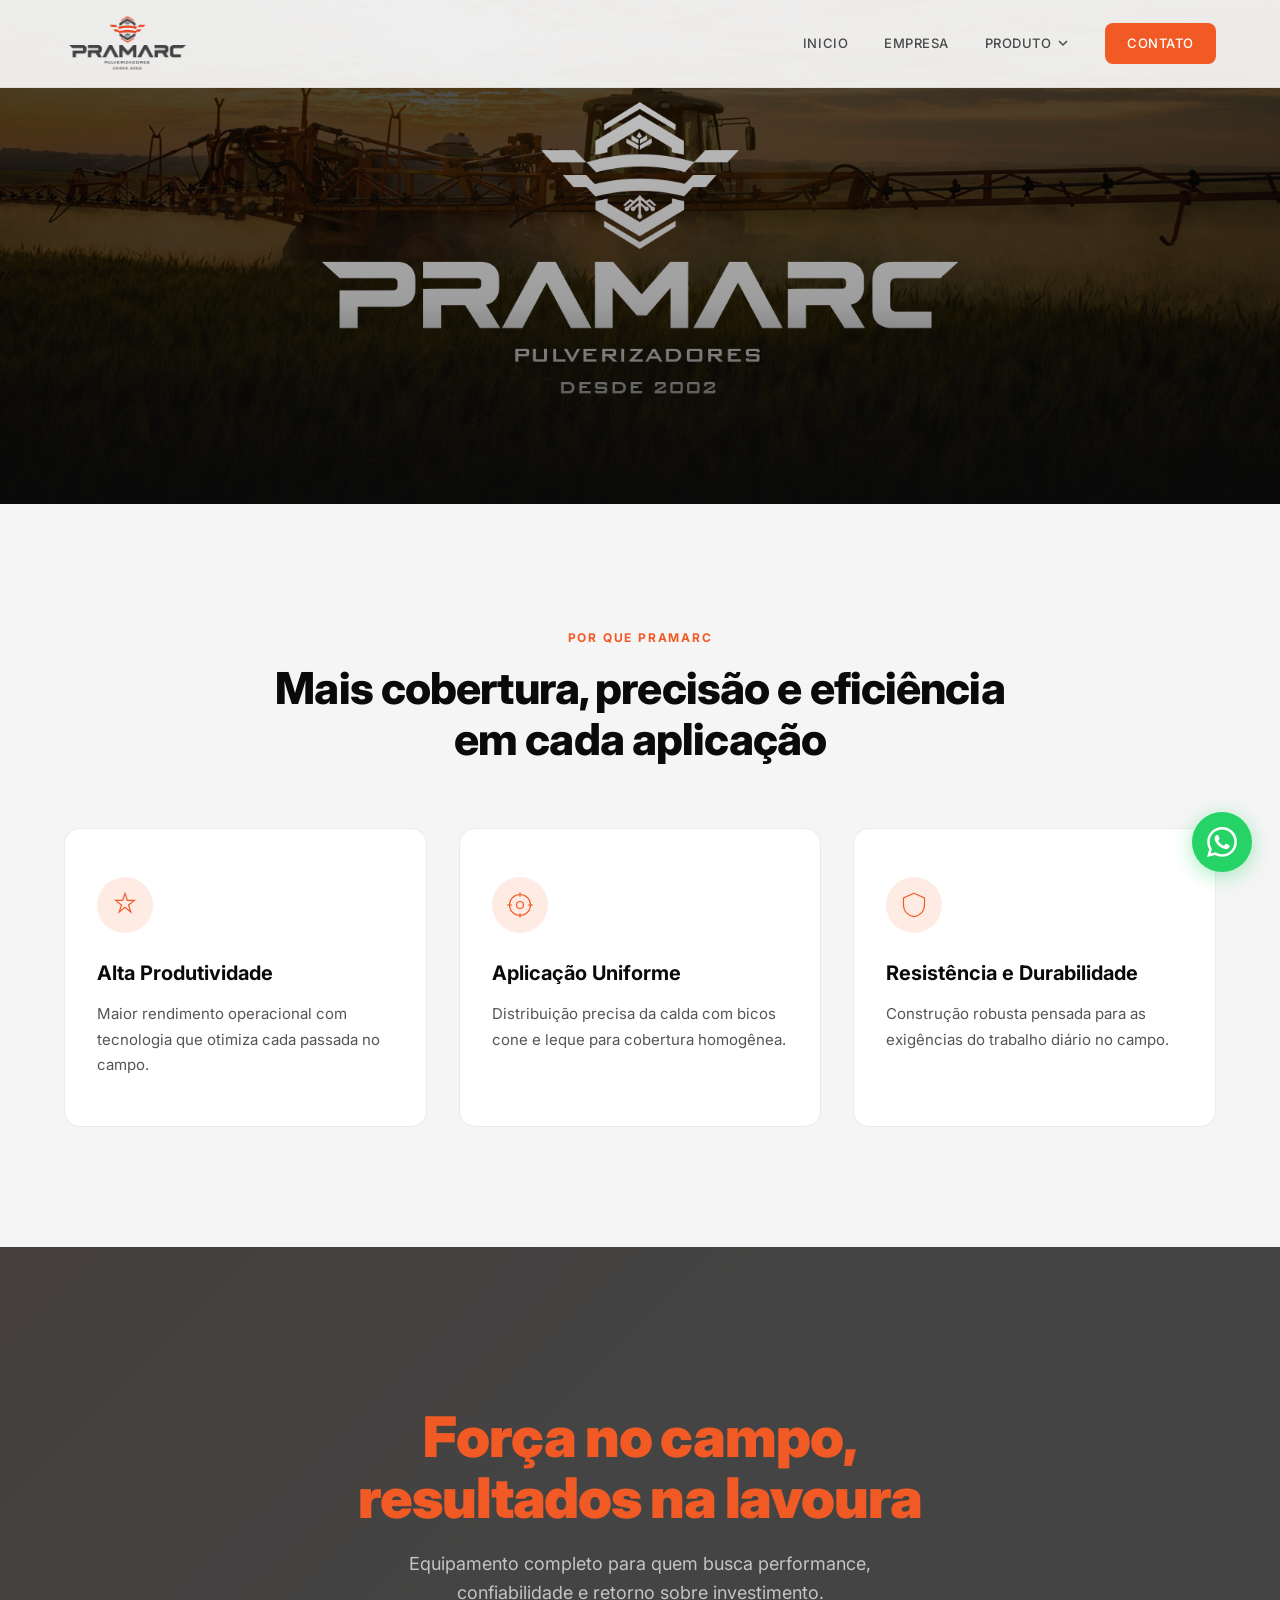
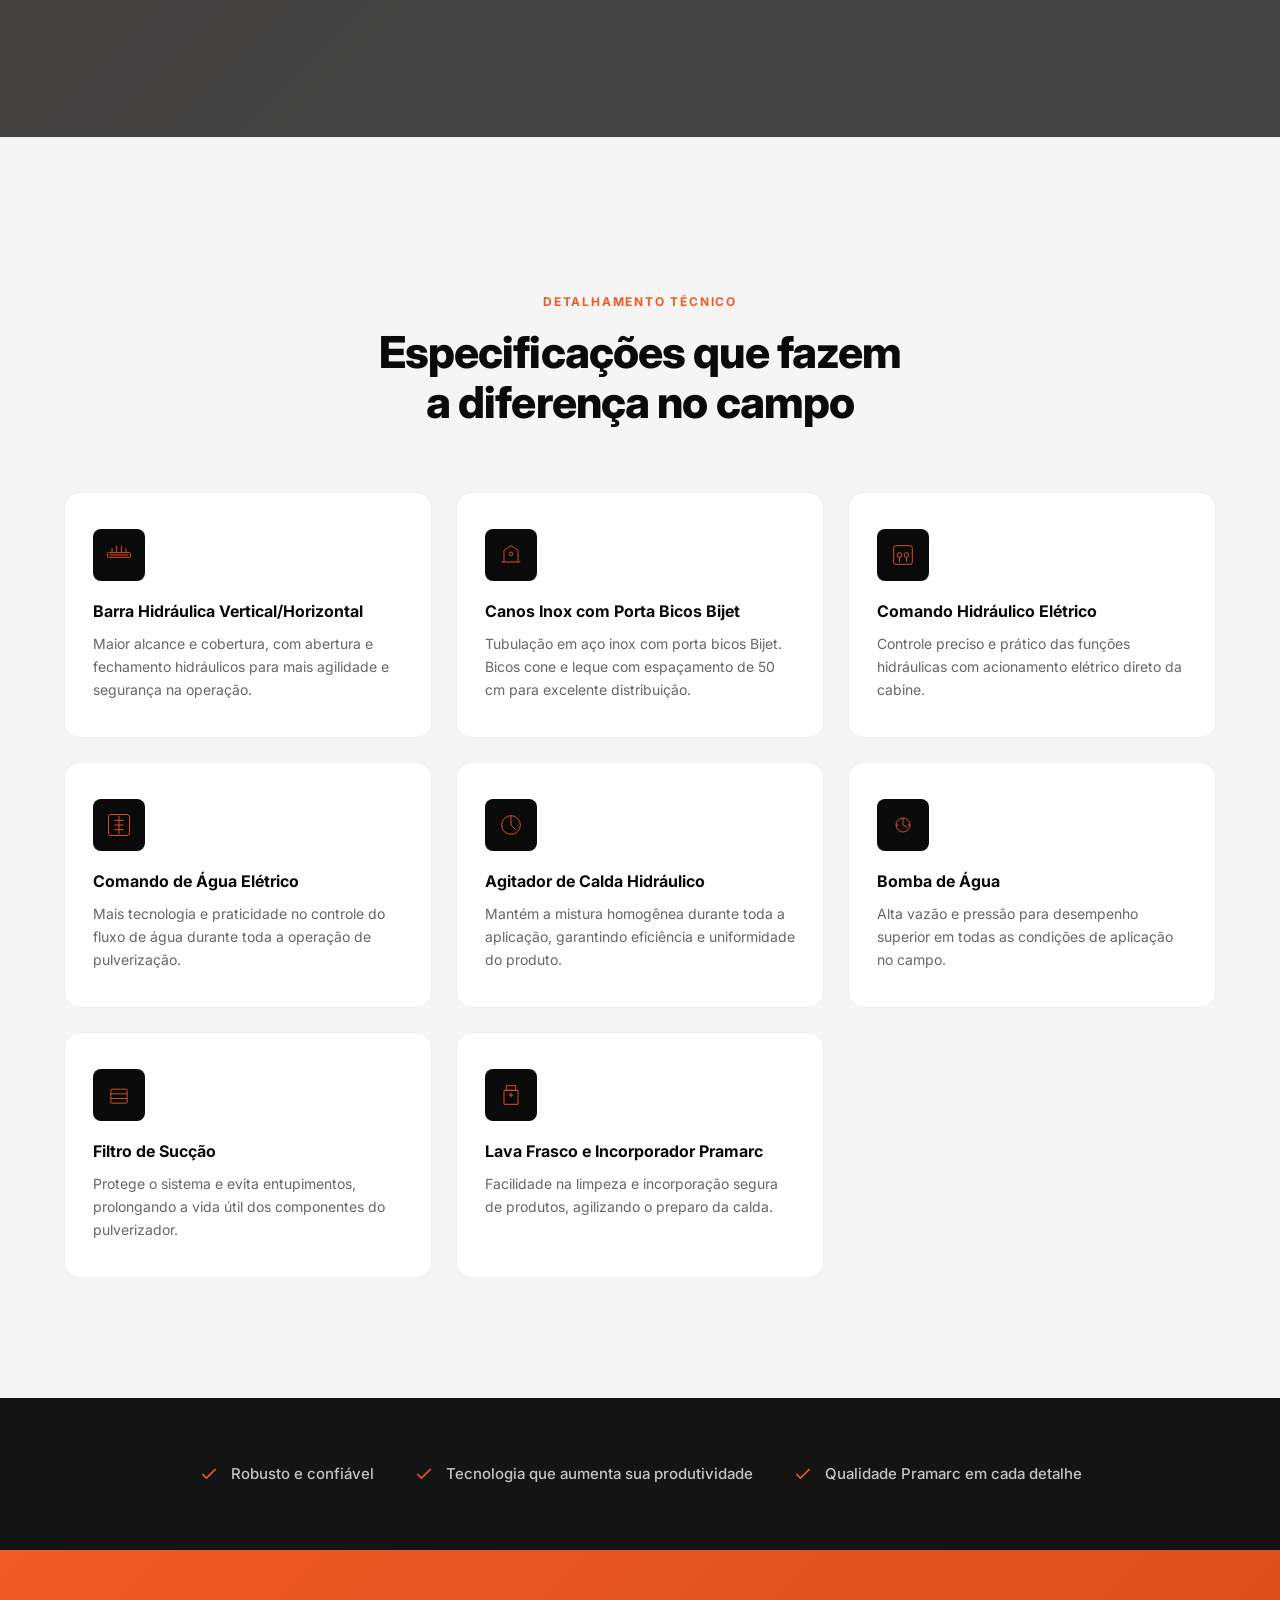
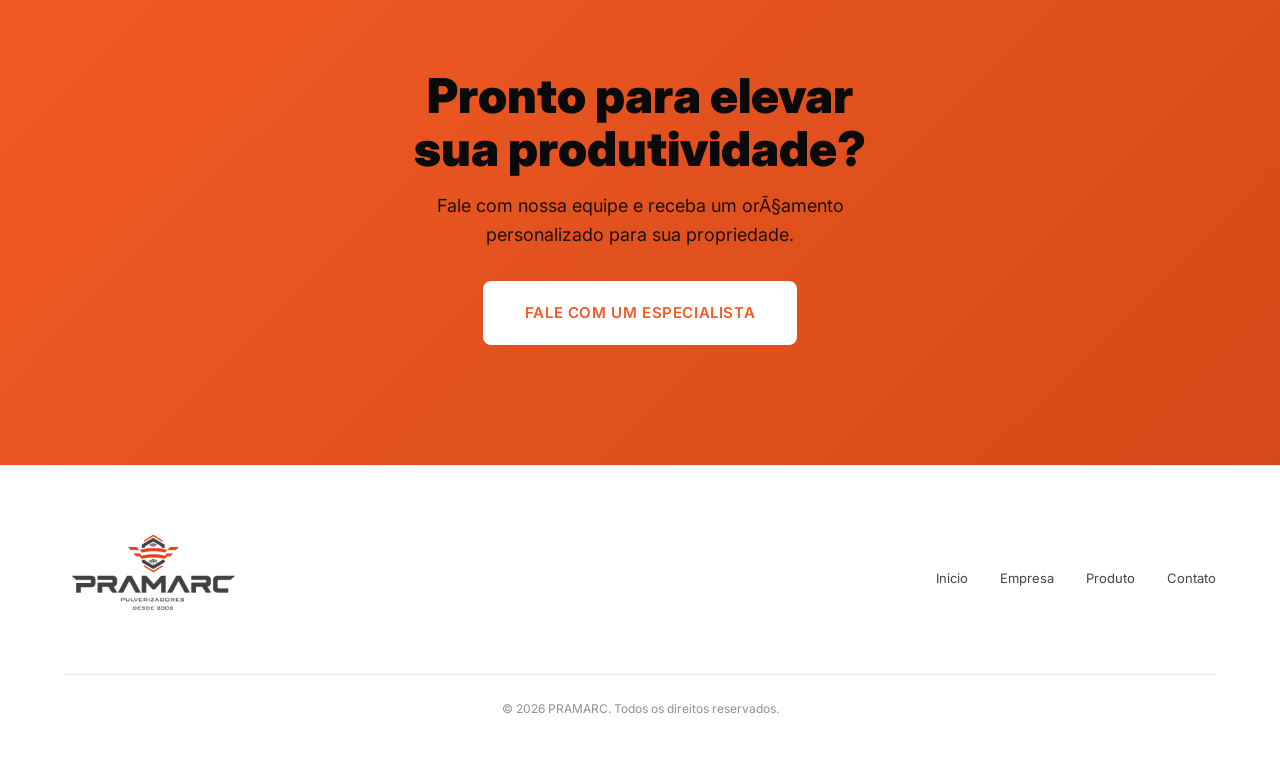
==== index.html @ abafbff4 "inicio do projeto" ====
﻿<!DOCTYPE html>
<html lang="pt-BR">
<head>
  <meta charset="UTF-8">
  <meta http-equiv="Content-Type" content="text/html; charset=UTF-8">
  <meta name="viewport" content="width=device-width, initial-scale=1.0">
  <meta name="description" content="Pulverizador Pramarc 2000 Litros Ã¢Â€Â” tecnologia, desempenho e produtividade para o campo. Barra hidrÃƒÂ¡ulica 19m vertical.">
  <title>PRAMARC | Pulverizador 2000 Litros</title>
  <link rel="preconnect" href="https://fonts.googleapis.com">
  <link rel="preconnect" href="https://fonts.gstatic.com" crossorigin>
  <link href="https://fonts.googleapis.com/css2?family=Inter:wght@300;400;500;600;700;800;900&display=swap" rel="stylesheet">
  <link rel="stylesheet" href="css/style.css">
  <link rel="icon" href="assets/logo.png" type="image/png">
</head>
<body>

  <!-- Header -->
    <div id="site-header" data-page="home"></div>

  <!-- Hero -->
  <section class="hero hero--compact" id="inicio">
    <div class="hero__bg">
      <img src="assets/banner1.png" alt="Pulverizador Pramarc 2000 Litros em campo" class="hero__img">
      <div class="hero__overlay"></div>
    </div>
    <div class="hero__banner-copy" id="heroBannerCopy" aria-live="polite" hidden>
      <p>
        H&aacute; 25 anos <br>
        Levando praticidade, <br>
        seguran&ccedil;a, tecnologia <br>
        e <b>evolu&ccedil;&atilde;o para o campo</b>
      </p>
    </div>
    <!-- <div class="hero__content container">
      <span class="hero__badge">PRAMARC</span>
      <h1 class="hero__title">
        Pulverizador<br>
        <span class="text-accent">Pramarc 2000 Litros</span>
      </h1>
      <p class="hero__subtitle">Tecnologia, desempenho e produtividade para o campo</p>
      <div class="hero__highlight">
        <span class="hero__highlight-label">Destaque</span>
        Barra HidrÃ¡ulica 19m Vertical
      </div>
      <div class="hero__actions">
        <a href="contato.html" class="btn btn--primary">Solicitar OrÃ§amento</a>
        <a href="produto-2000.html" class="btn btn--ghost">Ver EspecificaÃ§Ãµes</a>
      </div>
    </div> -->
    <!-- <div class="hero__scroll">
      <span>Explore</span>
      <div class="hero__scroll-line"></div>
    </div> -->
  </section>

  <!-- Stats -->
  <!-- <section class="stats">
    <div class="container stats__grid">
      <div class="stats__item" data-animate>
        <span class="stats__number" data-count="2000">0</span>
        <span class="stats__unit">Litros</span>
        <span class="stats__label">Capacidade do tanque</span>
      </div>
      <div class="stats__item" data-animate>
        <span class="stats__number" data-count="19">0</span>
        <span class="stats__unit">Metros</span>
        <span class="stats__label">Barra hidrÃ¡ulica vertical</span>
      </div>
      <div class="stats__item" data-animate>
        <span class="stats__number" data-count="24">0</span>
        <span class="stats__unit">Polegadas</span>
        <span class="stats__label">Rodas aro reforÃ§ado</span>
      </div>
      <div class="stats__item" data-animate>
        <span class="stats__number" data-count="50">0</span>
        <span class="stats__unit">cm</span>
        <span class="stats__label">EspaÃ§amento entre bicos</span>
      </div>
    </div>
  </section> -->

  <!-- Value Props -->
  <section class="values" id="destaques">
    <div class="container">
      <div class="section-header" data-animate>
        <span class="section-tag">Por que Pramarc</span>
        <h2 class="section-title">Mais cobertura, precisão e eficiência<br>em cada aplicação</h2>
      </div>
      <div class="values__grid">
        <article class="value-card" data-animate>
          <div class="value-card__icon">
            <svg viewBox="0 0 48 48" fill="none" stroke="currentColor" stroke-width="2"><path d="M24 4l4 12h12l-10 8 4 12-10-8-10 8 4-12-10-8h12z"/></svg>
          </div>
          <h3>Alta Produtividade</h3>
          <p>Maior rendimento operacional com tecnologia que otimiza cada passada no campo.</p>
        </article>
        <article class="value-card" data-animate>
          <div class="value-card__icon">
            <svg viewBox="0 0 48 48" fill="none" stroke="currentColor" stroke-width="2"><circle cx="24" cy="24" r="18"/><circle cx="24" cy="24" r="6"/><line x1="24" y1="2" x2="24" y2="10"/><line x1="24" y1="38" x2="24" y2="46"/><line x1="2" y1="24" x2="10" y2="24"/><line x1="38" y1="24" x2="46" y2="24"/></svg>
          </div>
          <h3>Aplicação Uniforme</h3>
          <p>Distribuição precisa da calda com bicos cone e leque para cobertura homogênea.</p>
        </article>
        <article class="value-card" data-animate>
          <div class="value-card__icon">
            <svg viewBox="0 0 48 48" fill="none" stroke="currentColor" stroke-width="2"><path d="M24 4L6 12v12c0 11 8 18 18 20 10-2 18-9 18-20V12L24 4z"/></svg>
          </div>
          <h3>Resistência e Durabilidade</h3>
          <p>Construção robusta pensada para as exigências do trabalho diário no campo.</p>
        </article>
      </div>
    </div>
  </section>

  <!-- Feature Banner -->
  <section class="feature-banner">
    <div class="feature-banner__bg" data-parallax="0.3"></div>
    <div class="container feature-banner__content" data-animate>
      <h2><span class="text-accent">Força no campo,<br>resultados na lavoura</span></h2>
      <p>Equipamento completo para quem busca performance, confiabilidade e retorno sobre investimento.</p>
    </div>
  </section>

  <!-- Specs -->
  <section class="specs" id="especificacoes">
    <div class="container">
      <div class="section-header" data-animate>
        <span class="section-tag">Detalhamento Técnico</span>
        <h2 class="section-title">Especificações que fazem<br>a diferença no campo</h2>
      </div>
      <div class="specs__grid">

        <article class="spec-card" data-animate>
          <div class="spec-card__icon">
            <svg viewBox="0 0 48 48" fill="none" stroke="currentColor" stroke-width="1.5"><rect x="4" y="20" width="40" height="8" rx="2"/><line x1="8" y1="24" x2="40" y2="24"/><path d="M12 20V12M20 20V8M28 20V8M36 20V12"/></svg>
          </div>
          <h3>Barra Hidráulica Vertical/Horizontal</h3>
          <p>Maior alcance e cobertura, com abertura e fechamento hidráulicos para mais agilidade e segurança na operação.</p>
        </article>

        <article class="spec-card" data-animate>
          <div class="spec-card__icon">
            <svg viewBox="0 0 48 48" fill="none" stroke="currentColor" stroke-width="1.5"><path d="M8 36h32M12 36V16l12-8 12 8v20"/><circle cx="24" cy="22" r="3"/></svg>
          </div>
          <h3>Canos Inox com Porta Bicos Bijet</h3>
          <p>Tubulação em aço inox com porta bicos Bijet. Bicos cone e leque com espaçamento de 50 cm para excelente distribuição.</p>
        </article>

        <article class="spec-card" data-animate>
          <div class="spec-card__icon">
            <svg viewBox="0 0 48 48" fill="none" stroke="currentColor" stroke-width="1.5"><rect x="8" y="8" width="32" height="32" rx="4"/><circle cx="18" cy="24" r="4"/><circle cx="30" cy="24" r="4"/><line x1="18" y1="28" x2="18" y2="36"/><line x1="30" y1="28" x2="30" y2="36"/></svg>
          </div>
          <h3>Comando Hidráulico Elétrico</h3>
          <p>Controle preciso e prático das funções hidráulicas com acionamento elétrico direto da cabine.</p>
        </article>

        <article class="spec-card" data-animate>
          <div class="spec-card__icon">
            <svg viewBox="0 0 48 48" fill="none" stroke="currentColor" stroke-width="1.5"><path d="M24 8v32M16 16h16M16 24h16M16 32h16"/><rect x="6" y="6" width="36" height="36" rx="4"/></svg>
          </div>
          <h3>Comando de Água Elétrico</h3>
          <p>Mais tecnologia e praticidade no controle do fluxo de água durante toda a operação de pulverização.</p>
        </article>

        <article class="spec-card" data-animate>
          <div class="spec-card__icon">
            <svg viewBox="0 0 48 48" fill="none" stroke="currentColor" stroke-width="1.5"><circle cx="24" cy="24" r="16"/><path d="M24 8v16l8 8"/></svg>
          </div>
          <h3>Agitador de Calda Hidráulico</h3>
          <p>Mantém a mistura homogênea durante toda a aplicação, garantindo eficiência e uniformidade do produto.</p>
        </article>

        <article class="spec-card" data-animate>
          <div class="spec-card__icon">
            <svg viewBox="0 0 48 48" fill="none" stroke="currentColor" stroke-width="1.5"><circle cx="24" cy="24" r="12"/><path d="M24 12v12l8 4"/><path d="M12 24h4M32 24h4"/></svg>
          </div>
          <h3>Bomba de Água</h3>
          <p>Alta vazão e pressão para desempenho superior em todas as condições de aplicação no campo.</p>
        </article>

        <article class="spec-card" data-animate>
          <div class="spec-card__icon">
            <svg viewBox="0 0 48 48" fill="none" stroke="currentColor" stroke-width="1.5"><rect x="10" y="14" width="28" height="24" rx="2"/><line x1="10" y1="22" x2="38" y2="22"/><line x1="10" y1="30" x2="38" y2="30"/></svg>
          </div>
          <h3>Filtro de Sucção</h3>
          <p>Protege o sistema e evita entupimentos, prolongando a vida útil dos componentes do pulverizador.</p>
        </article>

        <article class="spec-card" data-animate>
          <div class="spec-card__icon">
            <svg viewBox="0 0 48 48" fill="none" stroke="currentColor" stroke-width="1.5"><path d="M16 8h16v8H16zM12 16h24v24H12z"/><line x1="20" y1="24" x2="28" y2="24"/><line x1="24" y1="20" x2="24" y2="28"/></svg>
          </div>
          <h3>Lava Frasco e Incorporador Pramarc</h3>
          <p>Facilidade na limpeza e incorporação segura de produtos, agilizando o preparo da calda.</p>
        </article>

      </div>
    </div>
  </section>

  <!-- Trust -->
  <section class="trust">
    <div class="container trust__inner" data-animate>
      <div class="trust__item">
        <svg viewBox="0 0 24 24" fill="none" stroke="currentColor" stroke-width="2"><polyline points="20 6 9 17 4 12"/></svg>
        Robusto e confiável
      </div>
      <div class="trust__item">
        <svg viewBox="0 0 24 24" fill="none" stroke="currentColor" stroke-width="2"><polyline points="20 6 9 17 4 12"/></svg>
        Tecnologia que aumenta sua produtividade
      </div>
      <div class="trust__item">
        <svg viewBox="0 0 24 24" fill="none" stroke="currentColor" stroke-width="2"><polyline points="20 6 9 17 4 12"/></svg>
        Qualidade Pramarc em cada detalhe
      </div>
    </div>
  </section>

  <!-- CTA -->
  <section class="cta-section">
    <div class="container cta-section__inner" data-animate>
      <h2>Pronto para elevar<br>sua produtividade?</h2>
      <p>Fale com nossa equipe e receba um orÃ§amento personalizado para sua propriedade.</p>
      <a href="contato.html" class="btn btn--primary btn--lg">Fale com um Especialista</a>
    </div>
  </section>

  <!-- Footer -->
    <div id="site-footer"></div>

  <!-- Floating WhatsApp -->
    <div id="site-whatsapp" data-whatsapp-text="Ola! Tenho interesse no Pulverizador Pramarc 2000 Litros."></div>

  <script src="js/components.js"></script>
  <script src="js/main.js"></script>
</body>
</html>
---- css/style.css ----
/* =============================================
   PRAMARC — Modern Product Site
   ============================================= */

:root {
  --orange: #F15A24;
  --orange-dark: #D44A18;
  --orange-glow: rgba(241, 90, 36, 0.25);
  --black: #0A0A0A;
  --dark: #141414;
  --dark-2: #1E1E1E;
  --grey: #888;
  --grey-light: #C4C4C4;
  --white: #FFFFFF;
  --off-white: #F5F5F5;

  --font: 'Inter', -apple-system, BlinkMacSystemFont, sans-serif;
  --header-h: 88px;
  --radius: 8px;
  --radius-lg: 16px;
  --transition: 0.35s cubic-bezier(0.4, 0, 0.2, 1);
  --container: 1200px;
}

*, *::before, *::after {
  box-sizing: border-box;
  margin: 0;
  padding: 0;
}

html {
  scroll-behavior: smooth;
  font-size: 16px;
}

body {
  font-family: var(--font);
  background: var(--off-white);
  color: var(--black);
  line-height: 1.6;
  overflow-x: hidden;
  -webkit-font-smoothing: antialiased;
}

img {
  max-width: 100%;
  display: block;
}

a {
  color: inherit;
  text-decoration: none;
}

.container {
  width: 100%;
  max-width: var(--container);
  margin: 0 auto;
  padding: 0 24px;
}

.text-accent {
  color: var(--orange);
}

/* ---- Buttons ---- */
.btn {
  display: inline-flex;
  align-items: center;
  justify-content: center;
  gap: 8px;
  padding: 14px 32px;
  font-family: var(--font);
  font-size: 0.875rem;
  font-weight: 600;
  letter-spacing: 0.04em;
  text-transform: uppercase;
  border: 2px solid transparent;
  border-radius: var(--radius);
  cursor: pointer;
  transition: var(--transition);
}
.btn--primary {
  background: var(--orange);
  color: var(--white);
  border-color: var(--orange);
}

.btn--primary:hover {
  background: var(--orange-dark);
  border-color: var(--orange-dark);
  transform: translateY(-2px);
  box-shadow: 0 8px 30px var(--orange-glow);
}

.btn--ghost {
  background: transparent;
  color: var(--white);
  border-color: rgba(255, 255, 255, 0.4);
}

.btn--ghost:hover {
  border-color: var(--white);
  background: rgba(255, 255, 255, 0.08);
}

.btn--lg {
  padding: 18px 40px;
  font-size: 0.9375rem;
}

.btn--full {
  width: 100%;
}

/* ---- Section Headers ---- */
.section-tag {
  display: inline-block;
  font-size: 0.75rem;
  font-weight: 700;
  letter-spacing: 0.15em;
  text-transform: uppercase;
  color: var(--orange);
  margin-bottom: 16px;
}

.section-title {
  font-size: clamp(1.75rem, 4vw, 2.75rem);
  font-weight: 800;
  line-height: 1.15;
  letter-spacing: -0.02em;
}

.section-header {
  text-align: center;
  margin-bottom: 64px;
}

/* ---- Header ---- */
.header {
  position: fixed;
  top: 0;
  left: 0;
  right: 0;
  z-index: 1000;
  height: var(--header-h);
  background: rgba(255, 255, 255, 0.9);
  border-bottom: 1px solid rgba(10, 10, 10, 0.06);
  transition: var(--transition);
}

.header--scrolled {
  background: rgba(255, 255, 255, 0.96);
  backdrop-filter: blur(20px);
  -webkit-backdrop-filter: blur(20px);
  border-bottom: 1px solid rgba(10, 10, 10, 0.08);
}

.header__inner {
  display: flex;
  align-items: center;
  justify-content: space-between;
  height: 100%;
}

.header__logo {
  display: flex;
  align-items: center;
  flex-shrink: 0;
  z-index: 1;
}

.header__logo img {
  height: 64px;
  width: auto;
  max-width: 200px;
  object-fit: contain;
  filter: none;
  transition: transform var(--transition), opacity var(--transition);
}

.header__logo:hover img {
  transform: scale(1.03);
  opacity: 0.95;
}

.header__nav {
  display: flex;
  align-items: center;
  gap: 36px;
}

.header__nav a {
  font-size: 0.8125rem;
  font-weight: 500;
  letter-spacing: 0.04em;
  text-transform: uppercase;
  color: rgba(10, 10, 10, 0.72);
  transition: color var(--transition);
  position: relative;
}

.header__nav a::after {
  content: '';
  position: absolute;
  bottom: -4px;
  left: 0;
  width: 0;
  height: 2px;
  background: var(--orange);
  transition: width var(--transition);
}

.header__nav a:hover {
  color: var(--black);
}

.header__nav a:hover::after {
  width: 100%;
}

.header__cta {
  padding: 10px 22px !important;
  background: var(--orange) !important;
  color: var(--white) !important;
  border-radius: var(--radius);
}

.header__cta::after {
  display: none !important;
}

.header__cta:hover {
  background: var(--orange-dark) !important;
}

.header__dropdown {
  position: relative;
}

.header__dropdown-toggle {
  display: flex;
  align-items: center;
  gap: 6px;
  font-size: 0.8125rem;
  font-weight: 500;
  letter-spacing: 0.04em;
  text-transform: uppercase;
  color: rgba(10, 10, 10, 0.72);
  background: none;
  border: none;
  cursor: pointer;
  padding: 0;
  font-family: inherit;
  transition: color var(--transition);
}

.header__dropdown-toggle:hover,
.header__dropdown.open .header__dropdown-toggle {
  color: var(--black);
}

.header__dropdown-icon {
  width: 12px;
  height: 12px;
  transition: transform var(--transition);
}

.header__dropdown.open .header__dropdown-icon {
  transform: rotate(180deg);
}

.header__dropdown-menu {
  position: absolute;
  top: calc(100% + 16px);
  left: 50%;
  transform: translateX(-50%) translateY(8px);
  min-width: 180px;
  list-style: none;
  margin: 0;
  padding: 8px;
  background: rgba(255, 255, 255, 0.98);
  border: 1px solid rgba(10, 10, 10, 0.08);
  border-radius: var(--radius);
  box-shadow: 0 16px 48px rgba(0, 0, 0, 0.15);
  opacity: 0;
  visibility: hidden;
  transition: opacity var(--transition), transform var(--transition), visibility var(--transition);
  z-index: 200;
}

.header__dropdown:hover .header__dropdown-menu,
.header__dropdown.open .header__dropdown-menu {
  opacity: 1;
  visibility: visible;
  transform: translateX(-50%) translateY(0);
}

.header__dropdown-menu a {
  display: block;
  padding: 10px 14px;
  font-size: 0.8125rem;
  font-weight: 500;
  letter-spacing: 0.02em;
  text-transform: none;
  color: rgba(10, 10, 10, 0.75);
  border-radius: calc(var(--radius) - 2px);
  transition: background var(--transition), color var(--transition);
}

.header__dropdown-menu a::after {
  display: none;
}

.header__dropdown-menu a:hover,
.header__dropdown-menu a.is-active {
  background: rgba(241, 90, 36, 0.12);
  color: var(--black);
}

.header__menu-btn {
  display: none;
  flex-direction: column;
  gap: 5px;
  background: none;
  border: none;
  cursor: pointer;
  padding: 8px;
}

.header__menu-btn span {
  display: block;
  width: 24px;
  height: 2px;
  background: var(--black);
  transition: var(--transition);
}

.header__menu-btn.active span:nth-child(1) {
  transform: rotate(45deg) translate(5px, 5px);
}

.header__menu-btn.active span:nth-child(2) {
  opacity: 0;
}

.header__menu-btn.active span:nth-child(3) {
  transform: rotate(-45deg) translate(5px, -5px);
}

/* ---- Hero ---- */
.hero {
  position: relative;
  min-height: 100vh;
  display: flex;
  align-items: flex-end;
  padding-bottom: 80px;
  overflow: hidden;
}

.hero--compact {
  min-height: 56vh;
  max-height: 560px;
}

.hero__bg {
  position: absolute;
  inset: 0;
  z-index: 0;
}

.hero__img {
  width: 100%;
  height: 100%;
  object-fit: cover;
  object-position: center 30%;
  transform: scale(1.05);
  transition: transform 0.1s linear;
}

.hero__overlay {
  position: absolute;
  inset: 0;
  background: linear-gradient(
    to top,
    rgba(10, 10, 10, 0.95) 0%,
    rgba(10, 10, 10, 0.4) 40%,
    rgba(10, 10, 10, 0.2) 100%
  );
}

.hero__banner-copy {
  position: absolute;
  left: 8%;
  bottom: 14%;
  z-index: 2;
  max-width: 520px;
  padding: 24px 28px;
  background: rgba(10, 10, 10, 0.5);
  border-left: 4px solid var(--orange);
  border-radius: var(--radius);
  backdrop-filter: blur(3px);
}

.hero__banner-copy p {
  margin: 0;
  font-size: clamp(1.5rem, 3.2vw, 2.5rem);
  font-weight: 600;
  line-height: 1.2;
  color: var(--white);
  letter-spacing: -0.01em;
  text-shadow: 0 2px 14px rgba(0, 0, 0, 0.45);
}

.hero__banner-copy b {
  color: var(--orange);
}

.hero__content {
  position: relative;
  z-index: 1;
  padding-top: calc(var(--header-h) + 40px);
}

.hero__badge {
  display: inline-block;
  font-size: 0.6875rem;
  font-weight: 700;
  letter-spacing: 0.2em;
  text-transform: uppercase;
  color: var(--orange);
  margin-bottom: 20px;
}

.hero__title {
  font-size: clamp(2.5rem, 7vw, 5rem);
  font-weight: 900;
  line-height: 1.05;
  letter-spacing: -0.03em;
  margin-bottom: 20px;
}

.hero__subtitle {
  font-size: clamp(1rem, 2vw, 1.25rem);
  font-weight: 300;
  color: rgba(255, 255, 255, 0.75);
  max-width: 520px;
  margin-bottom: 32px;
}

.hero__highlight {
  display: inline-flex;
  align-items: center;
  gap: 12px;
  background: var(--dark-2);
  padding: 12px 24px;
  border-radius: var(--radius);
  border-left: 4px solid var(--orange);
  font-size: 0.9375rem;
  font-weight: 600;
  margin-bottom: 40px;
  transform: skewX(-3deg);
}

.hero__highlight-label {
  font-size: 0.6875rem;
  font-weight: 700;
  letter-spacing: 0.1em;
  text-transform: uppercase;
  color: var(--orange);
}

.hero__actions {
  display: flex;
  flex-wrap: wrap;
  gap: 16px;
}

.hero__scroll {
  position: absolute;
  bottom: 32px;
  left: 50%;
  transform: translateX(-50%);
  z-index: 1;
  display: flex;
  flex-direction: column;
  align-items: center;
  gap: 8px;
  font-size: 0.6875rem;
  font-weight: 600;
  letter-spacing: 0.15em;
  text-transform: uppercase;
  color: rgba(255, 255, 255, 0.4);
}

.hero__scroll-line {
  width: 1px;
  height: 40px;
  background: linear-gradient(to bottom, var(--orange), transparent);
  animation: scrollPulse 2s ease-in-out infinite;
}

@keyframes scrollPulse {
  0%, 100% { opacity: 0.3; transform: scaleY(0.6); }
  50% { opacity: 1; transform: scaleY(1); }
}

/* ---- Stats ---- */
.stats {
  background: var(--dark);
  border-top: 1px solid rgba(255, 255, 255, 0.06);
  border-bottom: 1px solid rgba(255, 255, 255, 0.06);
  padding: 64px 0;
}

.stats__grid {
  display: grid;
  grid-template-columns: repeat(4, 1fr);
  gap: 32px;
  text-align: center;
}

.stats__item {
  padding: 24px 16px;
}

.stats__number {
  display: block;
  font-size: clamp(2.5rem, 5vw, 3.5rem);
  font-weight: 900;
  color: var(--orange);
  line-height: 1;
  letter-spacing: -0.03em;
}

.stats__unit {
  display: block;
  font-size: 0.875rem;
  font-weight: 600;
  color: var(--white);
  margin-top: 4px;
}

.stats__label {
  display: block;
  font-size: 0.8125rem;
  color: var(--grey);
  margin-top: 8px;
}

/* ---- Values ---- */
.values {
  padding: 120px 0;
  background: var(--off-white);
}

.values__grid {
  display: grid;
  grid-template-columns: repeat(3, 1fr);
  gap: 32px;
}

.value-card {
  padding: 48px 32px;
  background: var(--white);
  border: 1px solid rgba(10, 10, 10, 0.08);
  border-radius: var(--radius-lg);
  transition: var(--transition);
}

.value-card:hover {
  border-color: var(--orange);
  transform: translateY(-6px);
  box-shadow: 0 20px 60px rgba(0, 0, 0, 0.14);
}

.value-card__icon {
  width: 56px;
  height: 56px;
  display: flex;
  align-items: center;
  justify-content: center;
  background: rgba(241, 90, 36, 0.12);
  border-radius: 50%;
  color: var(--orange);
  margin-bottom: 24px;
}

.value-card__icon svg {
  width: 28px;
  height: 28px;
}

.value-card h3 {
  font-size: 1.25rem;
  font-weight: 700;
  margin-bottom: 12px;
}

.value-card p {
  font-size: 0.9375rem;
  color: #555;
  line-height: 1.7;
}

/* ---- Feature Banner ---- */
.feature-banner {
  position: relative;
  padding: 160px 0;
  overflow: hidden;
}

.feature-banner__bg {
  position: absolute;
  inset: 0;
  background:
    linear-gradient(135deg, rgba(241, 90, 36, 0.15) 0%, transparent 50%),
    url('https://images.unsplash.com/photo-1625246333195-78d9c38ad449?w=1920&q=80') center/cover no-repeat;
}

.feature-banner__bg::after {
  content: '';
  position: absolute;
  inset: 0;
  background: rgba(10, 10, 10, 0.75);
}

.feature-banner__content {
  position: relative;
  z-index: 1;
  text-align: center;
}

.feature-banner__content h2 {
  font-size: clamp(2rem, 5vw, 3.5rem);
  font-weight: 900;
  line-height: 1.1;
  letter-spacing: -0.02em;
  margin-bottom: 20px;
}

.feature-banner__content p {
  font-size: 1.125rem;
  color: var(--grey-light);
  max-width: 560px;
  margin: 0 auto;
}

/* ---- Product Page ---- */
.product-hero {
  padding: 140px 0 80px;
  background: var(--black);
}

.product-hero__grid {
  display: grid;
  grid-template-columns: 1.1fr 1fr;
  gap: 64px;
  align-items: center;
}

.product-hero__image {
  position: relative;
  border-radius: var(--radius-lg);
  overflow: hidden;
  margin: 0;
}

.product-hero__image img {
  width: 100%;
  height: auto;
  display: block;
  aspect-ratio: 4/3;
  object-fit: cover;
}

.product-hero__image figcaption {
  position: absolute;
  bottom: 0;
  left: 0;
  right: 0;
  padding: 20px 24px;
  background: linear-gradient(to top, rgba(0,0,0,0.85), transparent);
  font-size: 0.875rem;
  font-weight: 600;
}

.product-hero__desc {
  color: var(--grey);
  margin: 16px 0 32px;
  line-height: 1.7;
  max-width: 480px;
}

.product-hero__highlights {
  list-style: none;
  display: flex;
  flex-direction: column;
  gap: 12px;
  margin-bottom: 32px;
}

.product-hero__highlights li {
  font-size: 0.9375rem;
  color: var(--grey-light);
  padding-left: 20px;
  position: relative;
}

.product-hero__highlights li::before {
  content: '';
  position: absolute;
  left: 0;
  top: 50%;
  transform: translateY(-50%);
  width: 8px;
  height: 8px;
  background: var(--orange);
  border-radius: 50%;
}

.product-hero__highlights strong {
  color: var(--white);
  font-weight: 700;
}

.product-hero--cover {
  position: relative;
  overflow: hidden;
  min-height: 440px;
  border-bottom: 1px solid rgba(255, 255, 255, 0.1);
}

.product-hero--cover::before {
  content: '';
  position: absolute;
  inset: 0;
  background: url('../assets/600lts/Pulverizador_600_litros.png') center/cover no-repeat;
}

.product-hero--cover::after {
  content: '';
  position: absolute;
  inset: 0;
  background: linear-gradient(90deg, rgba(10, 10, 10, 0.75) 0%, rgba(10, 10, 10, 0.25) 60%, rgba(10, 10, 10, 0.45) 100%);
}

.product-hero--cover__inner {
  position: relative;
  z-index: 1;
  min-height: 440px;
  display: flex;
  align-items: flex-end;
  justify-content: space-between;
  gap: 28px;
}

.product-hero--cover__content {
  max-width: 680px;
  margin-bottom: 8px;
}

.product-hero--cover__content .section-title {
  color: var(--white);
  margin-bottom: 14px;
}

.product-hero--cover__content .product-hero__desc {
  color: rgba(255, 255, 255, 0.9);
  max-width: 640px;
  margin: 0 0 24px;
}

.product-hero--cover__cta {
  margin-bottom: 8px;
  flex-shrink: 0;
}

/* ---- Specs ---- */
.specs {
  padding: 120px 0;
  background: var(--off-white);
  color: var(--black);
}

.specs .section-tag {
  color: var(--orange);
}

.specs__grid {
  display: grid;
  grid-template-columns: repeat(3, 1fr);
  gap: 24px;
}

.spec-card {
  padding: 36px 28px;
  background: var(--white);
  border: 1px solid rgba(0, 0, 0, 0.06);
  border-radius: var(--radius-lg);
  transition: var(--transition);
  cursor: default;
}

.spec-card:hover {
  transform: translateY(-4px);
  box-shadow: 0 16px 48px rgba(0, 0, 0, 0.1);
  border-color: var(--orange);
}

.spec-card__icon {
  width: 52px;
  height: 52px;
  display: flex;
  align-items: center;
  justify-content: center;
  background: var(--black);
  border-radius: var(--radius);
  color: var(--orange);
  margin-bottom: 20px;
  transition: var(--transition);
}

.spec-card:hover .spec-card__icon {
  background: var(--orange);
  color: var(--white);
}

.spec-card__icon svg {
  width: 28px;
  height: 28px;
}

.spec-card h3 {
  font-size: 1rem;
  font-weight: 700;
  margin-bottom: 10px;
  line-height: 1.3;
}

.spec-card p {
  font-size: 0.875rem;
  color: #666;
  line-height: 1.65;
}

/* ---- Trust ---- */
.trust {
  padding: 64px 0;
  background: var(--dark);
}

.trust__inner {
  display: flex;
  justify-content: center;
  flex-wrap: wrap;
  gap: 40px;
}

.trust__item {
  display: flex;
  align-items: center;
  gap: 12px;
  font-size: 0.9375rem;
  font-weight: 500;
  color: var(--grey-light);
}

.trust__item svg {
  width: 20px;
  height: 20px;
  color: var(--orange);
  flex-shrink: 0;
}

/* ---- Gallery ---- */
.gallery {
  padding: 120px 0;
  background: var(--black);
}

.gallery__grid {
  display: grid;
  grid-template-columns: repeat(3, 1fr);
  grid-template-rows: auto auto;
  gap: 16px;
}

.gallery__item {
  position: relative;
  border-radius: var(--radius-lg);
  overflow: hidden;
  aspect-ratio: 4/3;
}

.gallery__item--large {
  grid-column: 1 / 3;
  grid-row: 1 / 3;
  aspect-ratio: auto;
}

.gallery__item img {
  width: 100%;
  height: 100%;
  object-fit: cover;
  transition: transform 0.6s ease;
}

.gallery__item:hover img {
  transform: scale(1.05);
}

.gallery__item figcaption {
  position: absolute;
  bottom: 0;
  left: 0;
  right: 0;
  padding: 20px 24px;
  background: linear-gradient(to top, rgba(0,0,0,0.8), transparent);
  font-size: 0.875rem;
  font-weight: 600;
}

.gallery__placeholder {
  width: 100%;
  height: 100%;
  display: flex;
  flex-direction: column;
  align-items: center;
  justify-content: center;
  background: linear-gradient(135deg, var(--dark-2), var(--dark));
  border: 1px solid rgba(255, 255, 255, 0.08);
  text-align: center;
  padding: 24px;
  transition: var(--transition);
}

.gallery__placeholder--dark {
  background: linear-gradient(135deg, #1a1008, var(--dark));
  border-color: rgba(241, 90, 36, 0.2);
}

.gallery__item:hover .gallery__placeholder {
  border-color: var(--orange);
}

.gallery__placeholder span {
  font-size: 1.125rem;
  font-weight: 700;
  color: var(--orange);
  margin-bottom: 8px;
}

.gallery__placeholder p {
  font-size: 0.8125rem;
  color: var(--grey);
}

.gallery__note {
  text-align: center;
  margin-top: 32px;
  font-size: 0.8125rem;
  color: var(--grey);
  font-style: italic;
}

/* ---- CTA Section ---- */
.cta-section {
  padding: 120px 0;
  background: linear-gradient(135deg, var(--orange) 0%, var(--orange-dark) 100%);
}

.cta-section__inner {
  text-align: center;
}

.cta-section__inner h2 {
  font-size: clamp(2rem, 4vw, 3rem);
  font-weight: 900;
  line-height: 1.1;
  margin-bottom: 16px;
}

.cta-section__inner p {
  font-size: 1.125rem;
  opacity: 0.9;
  margin-bottom: 32px;
  max-width: 480px;
  margin-left: auto;
  margin-right: auto;
}

.cta-section .btn--primary {
  background: var(--white);
  color: var(--orange);
  border-color: var(--white);
}

.cta-section .btn--primary:hover {
  background: var(--black);
  color: var(--white);
  border-color: var(--black);
  box-shadow: 0 8px 30px rgba(0, 0, 0, 0.3);
}

.cta-section--compact {
  padding: 72px 0;
}

.cta-section--compact .cta-section__inner h2 {
  font-size: clamp(1.65rem, 3vw, 2.3rem);
  margin-bottom: 12px;
}

.cta-section--compact .cta-section__inner p {
  font-size: 1rem;
  margin-bottom: 24px;
}

/* ---- Product Carousel ---- */
.product-carousel {
  padding: 88px 0;
  background: var(--off-white);
}

.product-carousel__viewport {
  position: relative;
  overflow: hidden;
  border-radius: var(--radius-lg);
  border: 1px solid rgba(0, 0, 0, 0.08);
  background: var(--white);
  box-shadow: 0 12px 38px rgba(0, 0, 0, 0.08);
  touch-action: pan-y;
}

.product-carousel__track {
  display: flex;
  transition: transform 0.45s ease;
}

.product-carousel__slide {
  min-width: 100%;
  margin: 0;
}

.product-carousel__slide img {
  width: 100%;
  height: auto;
  aspect-ratio: 16/9;
  object-fit: cover;
  display: block;
  user-select: none;
}

.product-carousel__nav {
  position: absolute;
  top: 50%;
  transform: translateY(-50%);
  width: 44px;
  height: 44px;
  border: none;
  border-radius: 50%;
  background: rgba(10, 10, 10, 0.72);
  color: var(--white);
  font-size: 1.25rem;
  cursor: pointer;
  z-index: 2;
  display: grid;
  place-items: center;
  transition: var(--transition);
}

.product-carousel__nav:hover {
  background: var(--orange);
}

.product-carousel__nav--prev {
  left: 14px;
}

.product-carousel__nav--next {
  right: 14px;
}

/* ---- Contact ---- */
.contact {
  padding: 120px 0;
  background: var(--dark);
}

.contact--page {
  min-height: calc(100vh - var(--header-h));
  padding-top: 160px;
  display: flex;
  align-items: center;
}

.contact__grid {
  display: grid;
  grid-template-columns: minmax(320px, 1fr) minmax(420px, 1fr);
  gap: 64px;
  align-items: start;
}

.contact__info,
.contact__form {
  height: 100%;
}

.contact__desc {
  color: var(--grey);
  margin: 16px 0 40px;
  max-width: 400px;
}

.contact__methods {
  display: flex;
  flex-direction: column;
  gap: 16px;
}

.contact__method {
  display: flex;
  align-items: center;
  gap: 16px;
  padding: 20px 24px;
  background: var(--dark-2);
  border: 1px solid rgba(255, 255, 255, 0.06);
  border-radius: var(--radius-lg);
  transition: var(--transition);
}

.contact__method:hover {
  border-color: var(--orange);
  transform: translateX(4px);
}

.contact__method-icon {
  width: 48px;
  height: 48px;
  display: flex;
  align-items: center;
  justify-content: center;
  background: rgba(241, 90, 36, 0.12);
  border-radius: 50%;
  color: var(--orange);
  flex-shrink: 0;
}

.contact__method-icon svg {
  width: 22px;
  height: 22px;
}

.contact__method-icon--whatsapp {
  background: rgba(37, 211, 102, 0.15);
  color: #25D366;
}

.contact__method strong {
  display: block;
  font-size: 0.875rem;
  font-weight: 600;
  margin-bottom: 2px;
}

.contact__method span {
  font-size: 0.8125rem;
  color: var(--grey);
}

/* ---- Form ---- */
.contact__form {
  display: flex;
  flex-direction: column;
  justify-content: space-between;
  background: var(--dark-2);
  border: 1px solid rgba(255, 255, 255, 0.06);
  border-radius: var(--radius-lg);
  padding: 40px;
}

.form-group {
  margin-bottom: 20px;
}

.form-group label {
  display: block;
  font-size: 0.8125rem;
  font-weight: 600;
  margin-bottom: 8px;
  color: var(--grey-light);
}

.form-group input,
.form-group textarea {
  width: 100%;
  padding: 14px 16px;
  background: var(--black);
  border: 1px solid rgba(255, 255, 255, 0.1);
  border-radius: var(--radius);
  color: var(--white);
  font-family: var(--font);
  font-size: 0.9375rem;
  transition: border-color var(--transition);
}

.form-group input:focus,
.form-group textarea:focus {
  outline: none;
  border-color: var(--orange);
}

.form-group input::placeholder,
.form-group textarea::placeholder {
  color: rgba(255, 255, 255, 0.25);
}

.form-group textarea {
  resize: vertical;
  min-height: 120px;
}

.form-row {
  display: grid;
  grid-template-columns: 1fr 1fr;
  gap: 16px;
}

.form-success {
  margin-top: 16px;
  padding: 14px;
  background: rgba(37, 211, 102, 0.12);
  border: 1px solid rgba(37, 211, 102, 0.3);
  border-radius: var(--radius);
  color: #25D366;
  font-size: 0.875rem;
  text-align: center;
}

/* ---- Footer ---- */
.footer {
  padding: 48px 0;
  background: var(--white);
  border-top: 1px solid rgba(10, 10, 10, 0.08);
}

.footer__inner {
  display: flex;
  flex-wrap: wrap;
  align-items: center;
  justify-content: space-between;
  gap: 24px;
}

.footer__brand img {
  height: 120px;
  width: auto;
  max-width: 180px;
  object-fit: contain;
  filter: none;
  margin-bottom: 8px;
}

.footer__brand p {
  font-size: 0.75rem;
  color: #666;
  letter-spacing: 0.05em;
}

.footer__links {
  display: flex;
  gap: 32px;
}

.footer__links a {
  font-size: 0.8125rem;
  color: #444;
  transition: color var(--transition);
}

.footer__links a:hover {
  color: var(--orange);
}

.footer__copy {
  width: 100%;
  text-align: center;
  font-size: 0.75rem;
  color: rgba(10, 10, 10, 0.45);
  padding-top: 24px;
  border-top: 1px solid rgba(10, 10, 10, 0.08);
  margin-top: 8px;
}

/* ---- WhatsApp Float ---- */
.whatsapp-float {
  position: fixed;
  bottom: 28px;
  right: 28px;
  z-index: 999;
  width: 60px;
  height: 60px;
  display: flex;
  align-items: center;
  justify-content: center;
  background: #25D366;
  border-radius: 50%;
  color: var(--white);
  box-shadow: 0 4px 20px rgba(37, 211, 102, 0.4);
  transition: var(--transition);
}

.whatsapp-float svg {
  width: 30px;
  height: 30px;
}

.whatsapp-float:hover {
  transform: scale(1.1);
  box-shadow: 0 6px 30px rgba(37, 211, 102, 0.5);
}

/* ---- Animations ---- */
[data-animate] {
  opacity: 0;
  transform: translateY(30px);
  transition: opacity 0.7s ease, transform 0.7s ease;
}

[data-animate].visible {
  opacity: 1;
  transform: translateY(0);
}

/* ---- Responsive ---- */
@media (max-width: 1024px) {
  .stats__grid {
    grid-template-columns: repeat(2, 1fr);
  }

  .values__grid,
  .specs__grid {
    grid-template-columns: repeat(2, 1fr);
  }

  .product-hero__grid {
    grid-template-columns: 1fr;
    gap: 48px;
  }

  .product-hero--cover {
    min-height: 380px;
  }

  .product-hero--cover__inner {
    min-height: 380px;
    flex-direction: column;
    align-items: flex-start;
    justify-content: flex-end;
    gap: 18px;
  }

  .product-hero--cover__cta {
    width: 100%;
    margin-bottom: 0;
  }

  .gallery__grid {
    grid-template-columns: 1fr 1fr;
  }

  .gallery__item--large {
    grid-column: 1 / -1;
    grid-row: auto;
    aspect-ratio: 16/9;
  }
}

@media (max-width: 768px) {
  .header__nav {
    position: fixed;
    top: var(--header-h);
    left: 0;
    right: 0;
    background: rgba(255, 255, 255, 0.99);
    flex-direction: column;
    padding: 32px 24px;
    gap: 24px;
    transform: translateY(-120%);
    opacity: 0;
    transition: var(--transition);
    border-bottom: 1px solid rgba(10, 10, 10, 0.08);
  }

  .header__nav.open {
    transform: translateY(0);
    opacity: 1;
  }

  .header__dropdown {
    width: 100%;
  }

  .header__dropdown-menu {
    position: static;
    transform: none;
    opacity: 1;
    visibility: hidden;
    max-height: 0;
    overflow: hidden;
    padding: 0;
    margin-top: 0;
    border: none;
    box-shadow: none;
    background: transparent;
    transition: max-height var(--transition), visibility var(--transition);
  }

  .header__dropdown.open .header__dropdown-menu {
    visibility: visible;
    max-height: 320px;
    padding: 8px 0 0;
  }

  .header__dropdown-menu a {
    padding: 12px 0;
  }

  .header__menu-btn {
    display: flex;
  }

  .header__logo img {
    height: 48px;
    max-width: 160px;
  }

  .hero {
    align-items: center;
    text-align: center;
    padding-bottom: 100px;
  }

  .hero--compact {
    min-height: 44vh;
    max-height: none;
  }

  .hero__banner-copy {
    left: 24px;
    right: 24px;
    bottom: 24px;
    max-width: none;
    padding: 16px 18px;
    text-align: left;
  }

  .hero__banner-copy p {
    font-size: clamp(1.1rem, 6vw, 1.45rem);
  }

  .hero__subtitle {
    margin-left: auto;
    margin-right: auto;
  }

  .hero__highlight {
    transform: none;
  }

  .hero__actions {
    justify-content: center;
  }

  .product-hero {
    padding: 120px 0 64px;
  }

  .values__grid,
  .specs__grid {
    grid-template-columns: 1fr;
  }

  .contact__grid {
    grid-template-columns: 1fr;
    gap: 48px;
  }

  .form-row {
    grid-template-columns: 1fr;
  }

  .gallery__grid {
    grid-template-columns: 1fr;
  }

  .product-carousel {
    padding: 64px 0;
  }

  .product-carousel__nav {
    width: 38px;
    height: 38px;
  }

  .gallery__item--large {
    grid-column: auto;
  }

  .footer__inner {
    flex-direction: column;
    text-align: center;
  }

  .footer__links {
    flex-wrap: wrap;
    justify-content: center;
  }

  .trust__inner {
    flex-direction: column;
    align-items: center;
    text-align: center;
  }
}

@media (max-width: 480px) {
  .stats__grid {
    grid-template-columns: 1fr 1fr;
    gap: 16px;
  }

  .hero__actions {
    flex-direction: column;
    width: 100%;
  }

  .hero__actions .btn {
    width: 100%;
  }

  .contact__form {
    padding: 24px;
  }
}
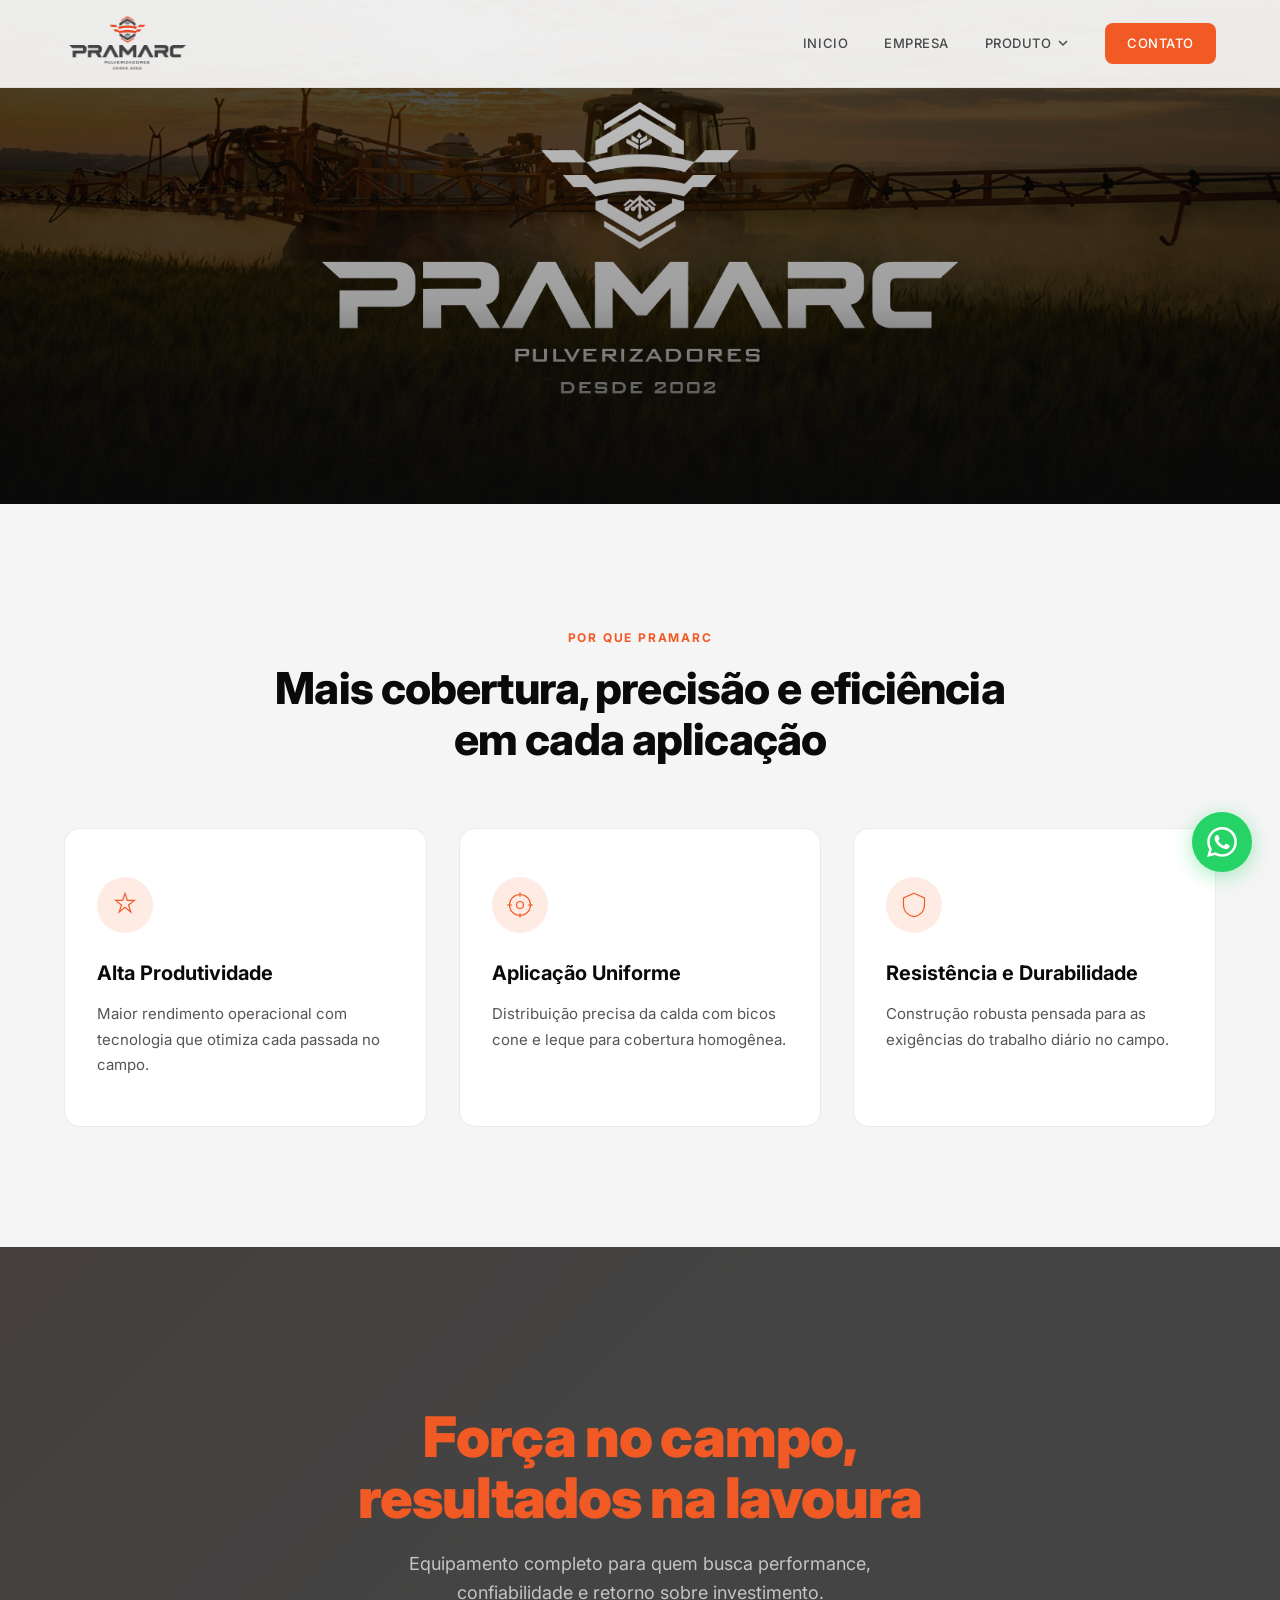
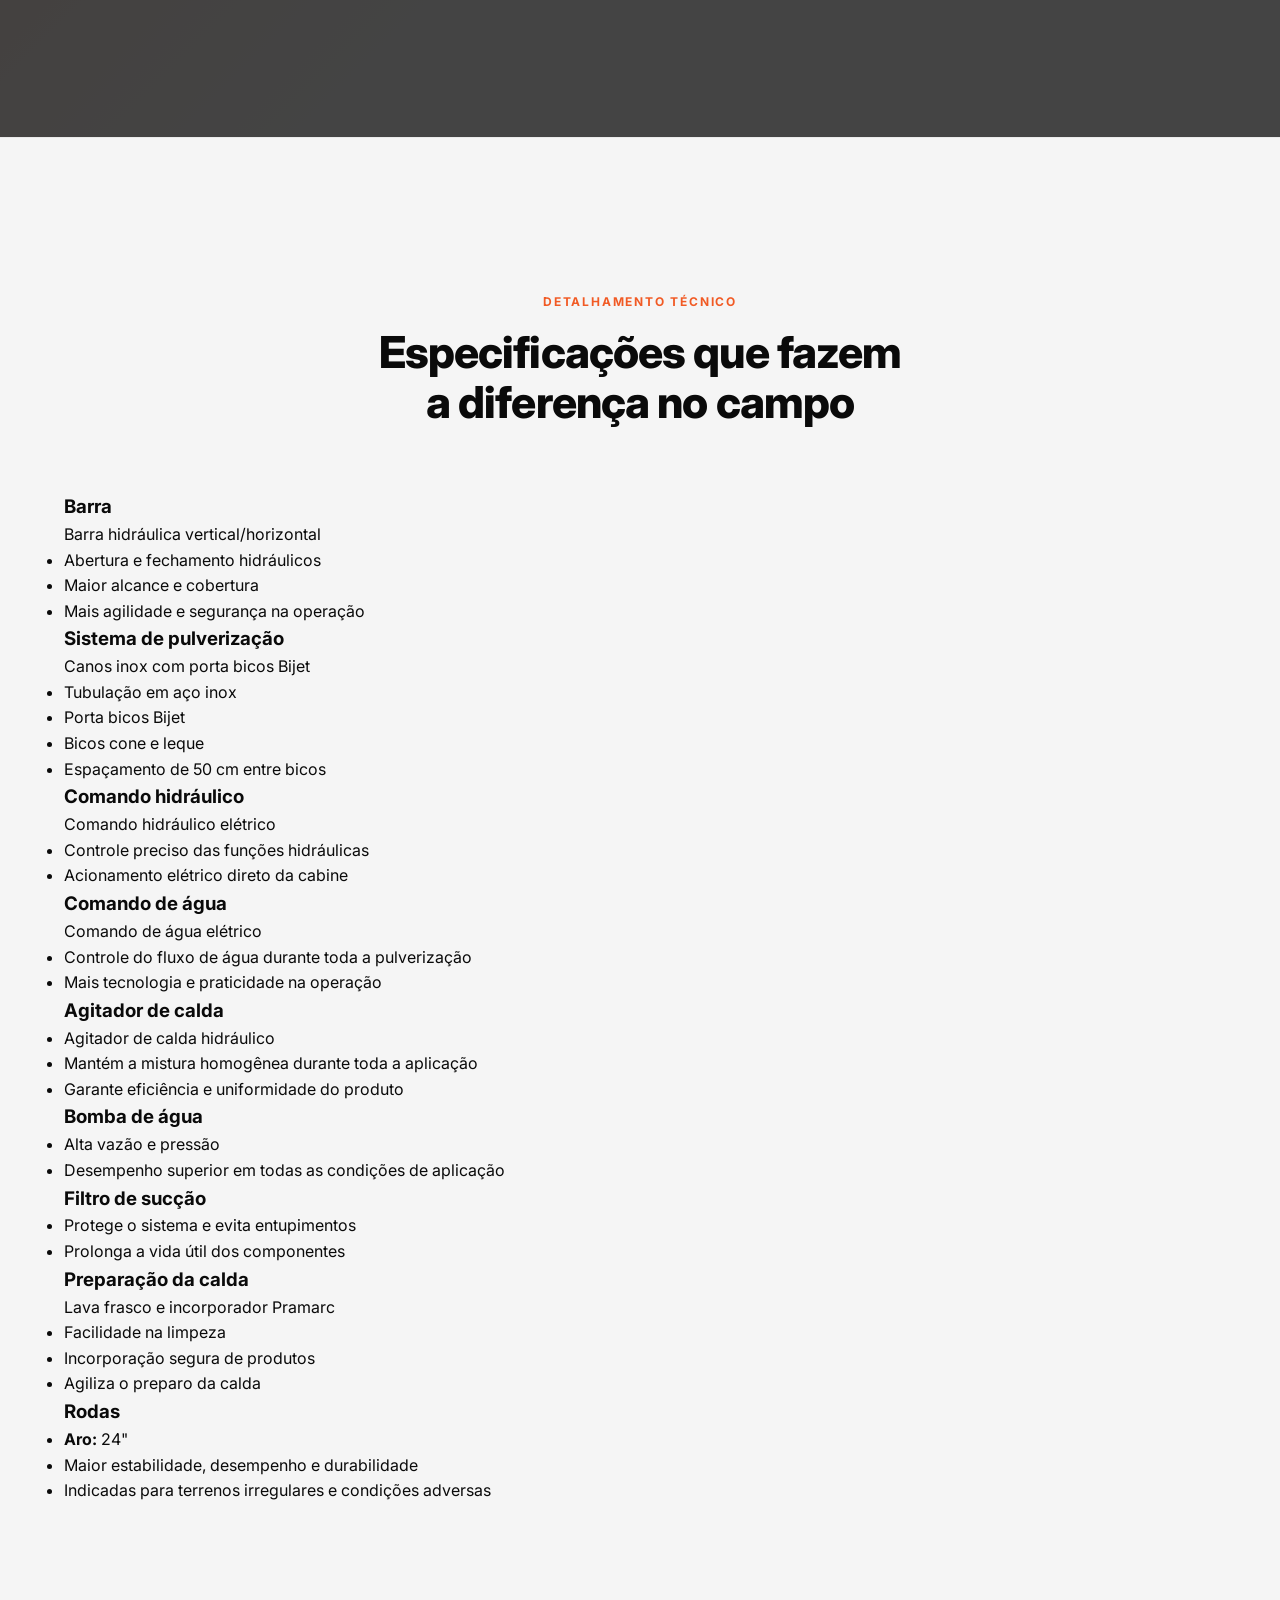
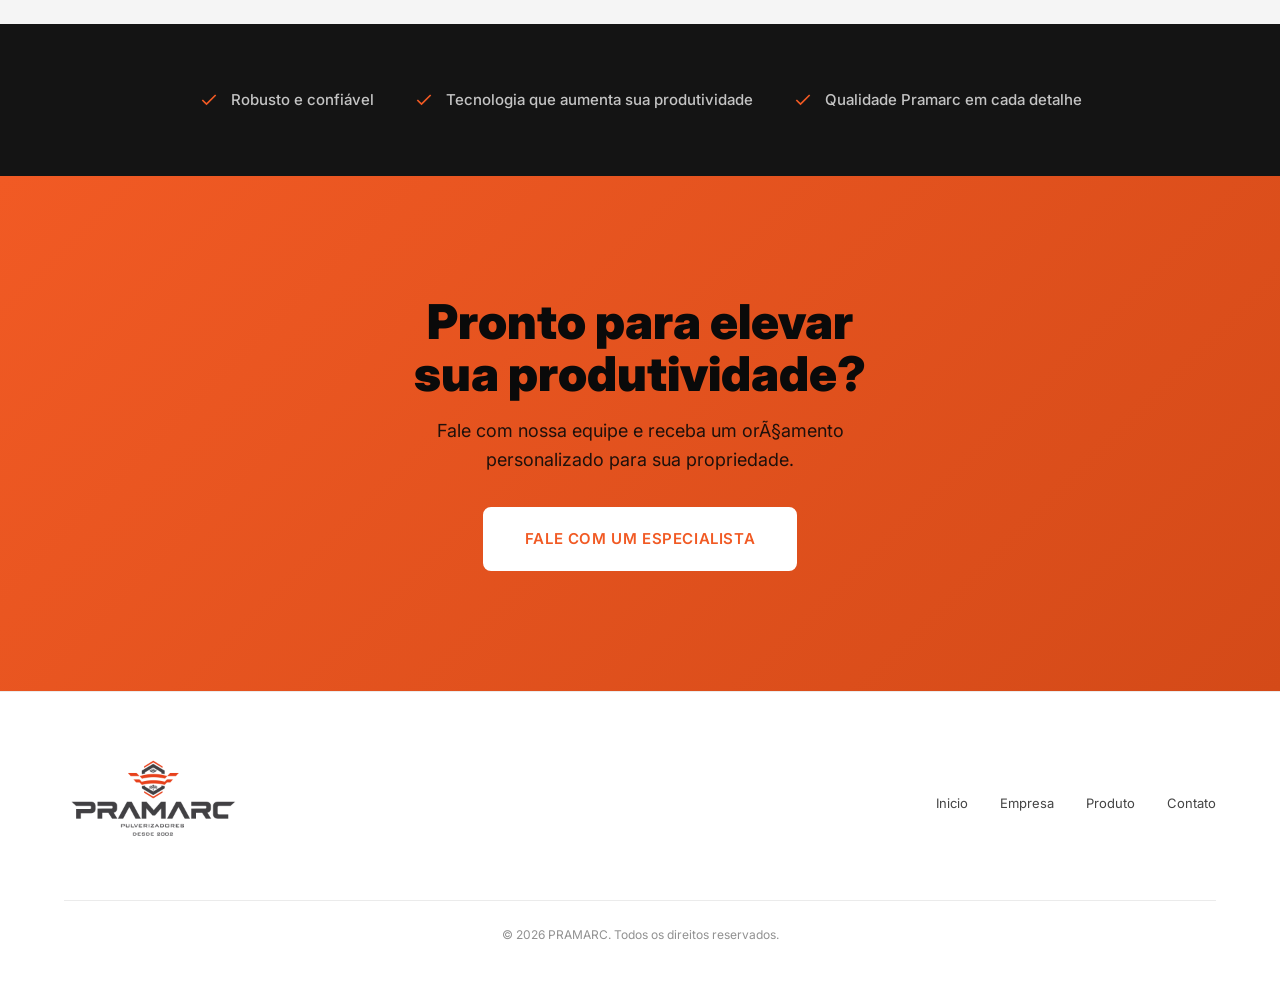
==== commit 7075ba8a: "melhoria na pagina inicial na parte do detalhamento tecnico" ====
--- a/index.html
+++ b/index.html
@@ -31,53 +31,7 @@
         e <b>evolu&ccedil;&atilde;o para o campo</b>
       </p>
     </div>
-    <!-- <div class="hero__content container">
-      <span class="hero__badge">PRAMARC</span>
-      <h1 class="hero__title">
-        Pulverizador<br>
-        <span class="text-accent">Pramarc 2000 Litros</span>
-      </h1>
-      <p class="hero__subtitle">Tecnologia, desempenho e produtividade para o campo</p>
-      <div class="hero__highlight">
-        <span class="hero__highlight-label">Destaque</span>
-        Barra HidrÃ¡ulica 19m Vertical
-      </div>
-      <div class="hero__actions">
-        <a href="contato.html" class="btn btn--primary">Solicitar OrÃ§amento</a>
-        <a href="produto-2000.html" class="btn btn--ghost">Ver EspecificaÃ§Ãµes</a>
-      </div>
-    </div> -->
-    <!-- <div class="hero__scroll">
-      <span>Explore</span>
-      <div class="hero__scroll-line"></div>
-    </div> -->
-  </section>
-
-  <!-- Stats -->
-  <!-- <section class="stats">
-    <div class="container stats__grid">
-      <div class="stats__item" data-animate>
-        <span class="stats__number" data-count="2000">0</span>
-        <span class="stats__unit">Litros</span>
-        <span class="stats__label">Capacidade do tanque</span>
-      </div>
-      <div class="stats__item" data-animate>
-        <span class="stats__number" data-count="19">0</span>
-        <span class="stats__unit">Metros</span>
-        <span class="stats__label">Barra hidrÃ¡ulica vertical</span>
-      </div>
-      <div class="stats__item" data-animate>
-        <span class="stats__number" data-count="24">0</span>
-        <span class="stats__unit">Polegadas</span>
-        <span class="stats__label">Rodas aro reforÃ§ado</span>
-      </div>
-      <div class="stats__item" data-animate>
-        <span class="stats__number" data-count="50">0</span>
-        <span class="stats__unit">cm</span>
-        <span class="stats__label">EspaÃ§amento entre bicos</span>
-      </div>
-    </div>
-  </section> -->
+  </section>
 
   <!-- Value Props -->
   <section class="values" id="destaques">
@@ -128,70 +82,107 @@
         <span class="section-tag">Detalhamento Técnico</span>
         <h2 class="section-title">Especificações que fazem<br>a diferença no campo</h2>
       </div>
-      <div class="specs__grid">
-
-        <article class="spec-card" data-animate>
-          <div class="spec-card__icon">
-            <svg viewBox="0 0 48 48" fill="none" stroke="currentColor" stroke-width="1.5"><rect x="4" y="20" width="40" height="8" rx="2"/><line x1="8" y1="24" x2="40" y2="24"/><path d="M12 20V12M20 20V8M28 20V8M36 20V12"/></svg>
-          </div>
-          <h3>Barra Hidráulica Vertical/Horizontal</h3>
-          <p>Maior alcance e cobertura, com abertura e fechamento hidráulicos para mais agilidade e segurança na operação.</p>
-        </article>
-
-        <article class="spec-card" data-animate>
-          <div class="spec-card__icon">
-            <svg viewBox="0 0 48 48" fill="none" stroke="currentColor" stroke-width="1.5"><path d="M8 36h32M12 36V16l12-8 12 8v20"/><circle cx="24" cy="22" r="3"/></svg>
-          </div>
-          <h3>Canos Inox com Porta Bicos Bijet</h3>
-          <p>Tubulação em aço inox com porta bicos Bijet. Bicos cone e leque com espaçamento de 50 cm para excelente distribuição.</p>
-        </article>
-
-        <article class="spec-card" data-animate>
-          <div class="spec-card__icon">
-            <svg viewBox="0 0 48 48" fill="none" stroke="currentColor" stroke-width="1.5"><rect x="8" y="8" width="32" height="32" rx="4"/><circle cx="18" cy="24" r="4"/><circle cx="30" cy="24" r="4"/><line x1="18" y1="28" x2="18" y2="36"/><line x1="30" y1="28" x2="30" y2="36"/></svg>
-          </div>
-          <h3>Comando Hidráulico Elétrico</h3>
-          <p>Controle preciso e prático das funções hidráulicas com acionamento elétrico direto da cabine.</p>
-        </article>
-
-        <article class="spec-card" data-animate>
-          <div class="spec-card__icon">
-            <svg viewBox="0 0 48 48" fill="none" stroke="currentColor" stroke-width="1.5"><path d="M24 8v32M16 16h16M16 24h16M16 32h16"/><rect x="6" y="6" width="36" height="36" rx="4"/></svg>
-          </div>
-          <h3>Comando de Água Elétrico</h3>
-          <p>Mais tecnologia e praticidade no controle do fluxo de água durante toda a operação de pulverização.</p>
-        </article>
-
-        <article class="spec-card" data-animate>
-          <div class="spec-card__icon">
-            <svg viewBox="0 0 48 48" fill="none" stroke="currentColor" stroke-width="1.5"><circle cx="24" cy="24" r="16"/><path d="M24 8v16l8 8"/></svg>
-          </div>
-          <h3>Agitador de Calda Hidráulico</h3>
-          <p>Mantém a mistura homogênea durante toda a aplicação, garantindo eficiência e uniformidade do produto.</p>
-        </article>
-
-        <article class="spec-card" data-animate>
-          <div class="spec-card__icon">
-            <svg viewBox="0 0 48 48" fill="none" stroke="currentColor" stroke-width="1.5"><circle cx="24" cy="24" r="12"/><path d="M24 12v12l8 4"/><path d="M12 24h4M32 24h4"/></svg>
-          </div>
-          <h3>Bomba de Água</h3>
-          <p>Alta vazão e pressão para desempenho superior em todas as condições de aplicação no campo.</p>
-        </article>
-
-        <article class="spec-card" data-animate>
-          <div class="spec-card__icon">
-            <svg viewBox="0 0 48 48" fill="none" stroke="currentColor" stroke-width="1.5"><rect x="10" y="14" width="28" height="24" rx="2"/><line x1="10" y1="22" x2="38" y2="22"/><line x1="10" y1="30" x2="38" y2="30"/></svg>
-          </div>
-          <h3>Filtro de Sucção</h3>
-          <p>Protege o sistema e evita entupimentos, prolongando a vida útil dos componentes do pulverizador.</p>
-        </article>
-
-        <article class="spec-card" data-animate>
-          <div class="spec-card__icon">
-            <svg viewBox="0 0 48 48" fill="none" stroke="currentColor" stroke-width="1.5"><path d="M16 8h16v8H16zM12 16h24v24H12z"/><line x1="20" y1="24" x2="28" y2="24"/><line x1="24" y1="20" x2="24" y2="28"/></svg>
-          </div>
-          <h3>Lava Frasco e Incorporador Pramarc</h3>
-          <p>Facilidade na limpeza e incorporação segura de produtos, agilizando o preparo da calda.</p>
+      <div class="specs__list">
+
+        <article class="specs__row" data-animate>
+          <h3 class="specs__label">Barra</h3>
+          <div class="specs__detail">
+            <p class="specs__lead">Barra hidráulica vertical/horizontal</p>
+            <ul>
+              <li>Abertura e fechamento hidráulicos</li>
+              <li>Maior alcance e cobertura</li>
+              <li>Mais agilidade e segurança na operação</li>
+            </ul>
+          </div>
+        </article>
+
+        <article class="specs__row" data-animate>
+          <h3 class="specs__label">Sistema de pulverização</h3>
+          <div class="specs__detail">
+            <p class="specs__lead">Canos inox com porta bicos Bijet</p>
+            <ul>
+              <li>Tubulação em aço inox</li>
+              <li>Porta bicos Bijet</li>
+              <li>Bicos cone e leque</li>
+              <li>Espaçamento de 50 cm entre bicos</li>
+            </ul>
+          </div>
+        </article>
+
+        <article class="specs__row" data-animate>
+          <h3 class="specs__label">Comando hidráulico</h3>
+          <div class="specs__detail">
+            <p class="specs__lead">Comando hidráulico elétrico</p>
+            <ul>
+              <li>Controle preciso das funções hidráulicas</li>
+              <li>Acionamento elétrico direto da cabine</li>
+            </ul>
+          </div>
+        </article>
+
+        <article class="specs__row" data-animate>
+          <h3 class="specs__label">Comando de água</h3>
+          <div class="specs__detail">
+            <p class="specs__lead">Comando de água elétrico</p>
+            <ul>
+              <li>Controle do fluxo de água durante toda a pulverização</li>
+              <li>Mais tecnologia e praticidade na operação</li>
+            </ul>
+          </div>
+        </article>
+
+        <article class="specs__row" data-animate>
+          <h3 class="specs__label">Agitador de calda</h3>
+          <div class="specs__detail">
+            <ul>
+              <li>Agitador de calda hidráulico</li>
+              <li>Mantém a mistura homogênea durante toda a aplicação</li>
+              <li>Garante eficiência e uniformidade do produto</li>
+            </ul>
+          </div>
+        </article>
+
+        <article class="specs__row" data-animate>
+          <h3 class="specs__label">Bomba de água</h3>
+          <div class="specs__detail">
+            <ul>
+              <li>Alta vazão e pressão</li>
+              <li>Desempenho superior em todas as condições de aplicação</li>
+            </ul>
+          </div>
+        </article>
+
+        <article class="specs__row" data-animate>
+          <h3 class="specs__label">Filtro de sucção</h3>
+          <div class="specs__detail">
+            <ul>
+              <li>Protege o sistema e evita entupimentos</li>
+              <li>Prolonga a vida útil dos componentes</li>
+            </ul>
+          </div>
+        </article>
+
+        <article class="specs__row" data-animate>
+          <h3 class="specs__label">Preparação da calda</h3>
+          <div class="specs__detail">
+            <p class="specs__lead">Lava frasco e incorporador Pramarc</p>
+            <ul>
+              <li>Facilidade na limpeza</li>
+              <li>Incorporação segura de produtos</li>
+              <li>Agiliza o preparo da calda</li>
+            </ul>
+          </div>
+        </article>
+
+        <article class="specs__row" data-animate>
+          <h3 class="specs__label">Rodas</h3>
+          <div class="specs__detail">
+            <ul>
+              <li><strong>Aro:</strong> 24"</li>
+              <li>Maior estabilidade, desempenho e durabilidade</li>
+              <li>Indicadas para terrenos irregulares e condições adversas</li>
+            </ul>
+          </div>
         </article>
 
       </div>
--- a/css/style.css
+++ b/css/style.css
@@ -253,6 +253,8 @@
   padding: 0;
   font-family: inherit;
   transition: color var(--transition);
+  justify-content:center;
+  width:100%;
 }
 
 .header__dropdown-toggle:hover,
@@ -1397,34 +1399,39 @@
     transform: translateY(0);
     opacity: 1;
   }
-
-  .header__dropdown {
-    width: 100%;
-  }
-
-  .header__dropdown-menu {
-    position: static;
-    transform: none;
-    opacity: 1;
-    visibility: hidden;
-    max-height: 0;
-    overflow: hidden;
-    padding: 0;
-    margin-top: 0;
-    border: none;
-    box-shadow: none;
-    background: transparent;
-    transition: max-height var(--transition), visibility var(--transition);
-  }
-
-  .header__dropdown.open .header__dropdown-menu {
-    visibility: visible;
-    max-height: 320px;
-    padding: 8px 0 0;
-  }
-
-  .header__dropdown-menu a {
-    padding: 12px 0;
+  .header__dropdown{
+    width:100%;
+    display:flex;
+    flex-direction:column;
+    align-items:center;
+  }
+
+  .header__dropdown-toggle{
+    width:100%;
+    display:flex;
+    justify-content:center;
+    align-items:center;
+    gap:6px;
+    padding:12px 0;
+    text-align:center;
+  }
+
+  .header__dropdown-menu{
+    width:100%;
+    text-align:center;
+  }
+
+  .header__dropdown-menu li{
+    display:flex;
+    justify-content:center;
+  }
+
+  .header__dropdown-menu a{
+    width:100%;
+    display:flex;
+    justify-content:center;
+    align-items:center;
+    padding:12px 0;
   }
 
   .header__menu-btn {
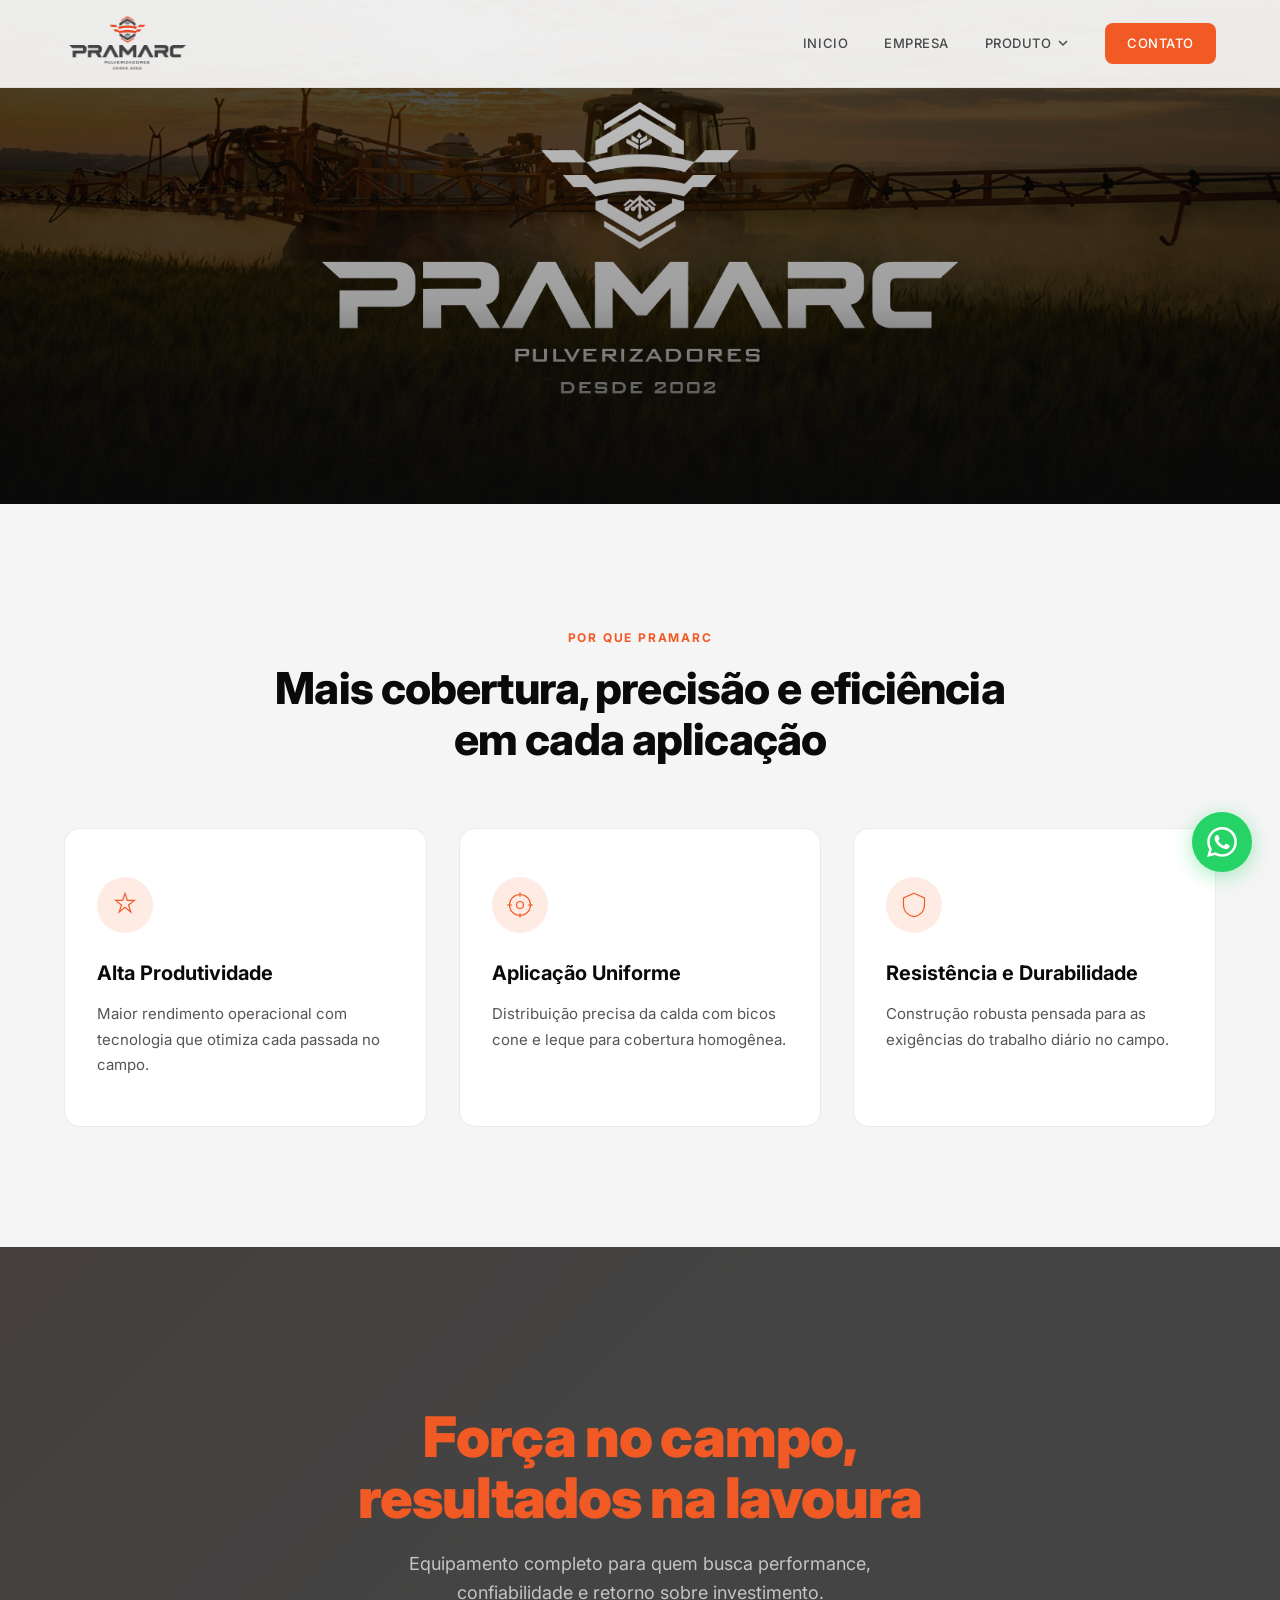
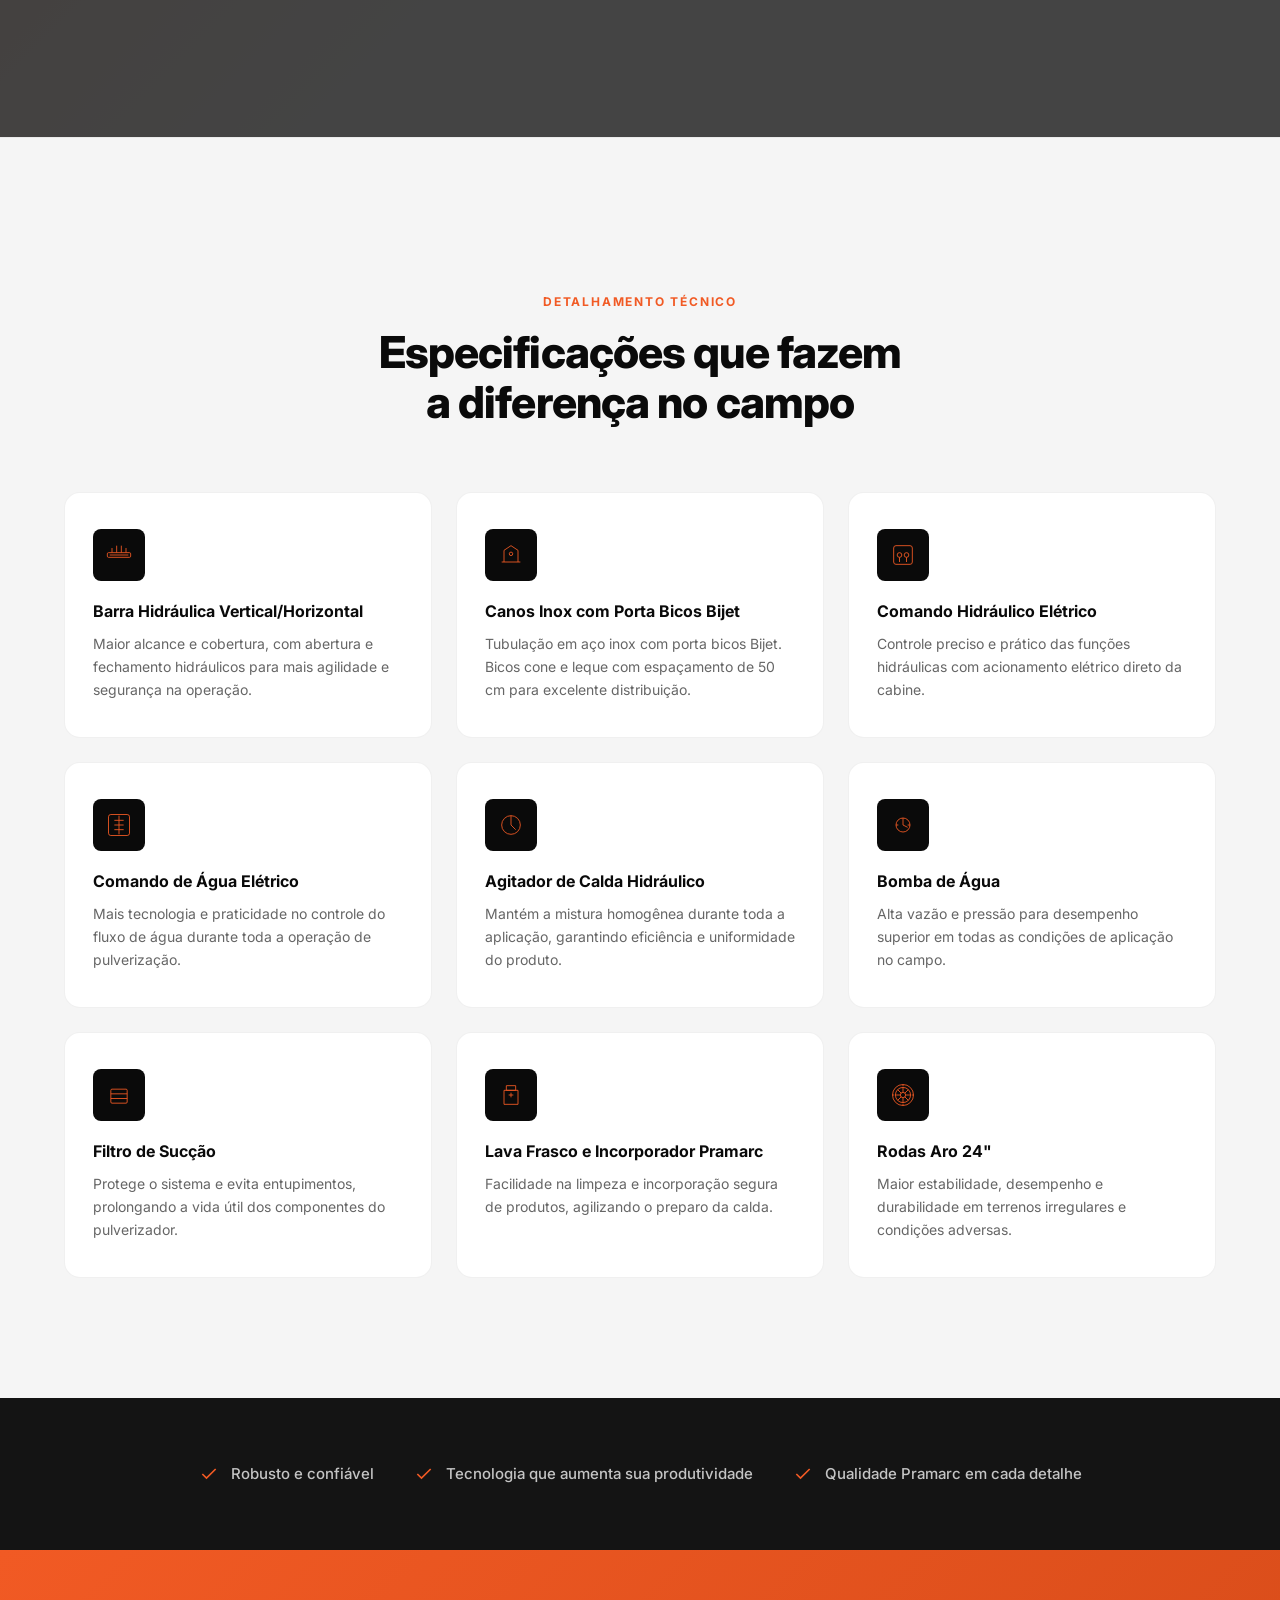
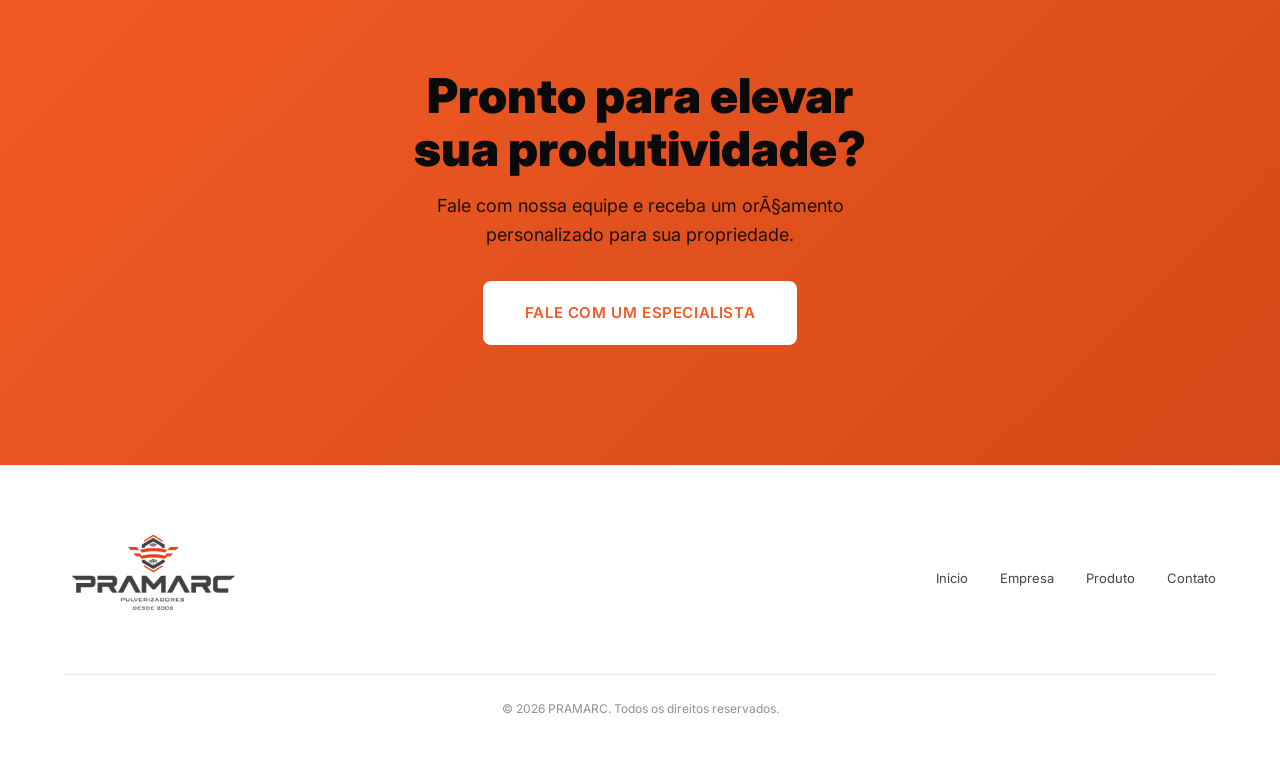
==== commit 0fa939e1: "melhoria na pagina inicial na parte do detalhamento tecnico" ====
--- a/index.html
+++ b/index.html
@@ -82,107 +82,86 @@
         <span class="section-tag">Detalhamento Técnico</span>
         <h2 class="section-title">Especificações que fazem<br>a diferença no campo</h2>
       </div>
-      <div class="specs__list">
-
-        <article class="specs__row" data-animate>
-          <h3 class="specs__label">Barra</h3>
-          <div class="specs__detail">
-            <p class="specs__lead">Barra hidráulica vertical/horizontal</p>
-            <ul>
-              <li>Abertura e fechamento hidráulicos</li>
-              <li>Maior alcance e cobertura</li>
-              <li>Mais agilidade e segurança na operação</li>
-            </ul>
-          </div>
-        </article>
-
-        <article class="specs__row" data-animate>
-          <h3 class="specs__label">Sistema de pulverização</h3>
-          <div class="specs__detail">
-            <p class="specs__lead">Canos inox com porta bicos Bijet</p>
-            <ul>
-              <li>Tubulação em aço inox</li>
-              <li>Porta bicos Bijet</li>
-              <li>Bicos cone e leque</li>
-              <li>Espaçamento de 50 cm entre bicos</li>
-            </ul>
-          </div>
-        </article>
-
-        <article class="specs__row" data-animate>
-          <h3 class="specs__label">Comando hidráulico</h3>
-          <div class="specs__detail">
-            <p class="specs__lead">Comando hidráulico elétrico</p>
-            <ul>
-              <li>Controle preciso das funções hidráulicas</li>
-              <li>Acionamento elétrico direto da cabine</li>
-            </ul>
-          </div>
-        </article>
-
-        <article class="specs__row" data-animate>
-          <h3 class="specs__label">Comando de água</h3>
-          <div class="specs__detail">
-            <p class="specs__lead">Comando de água elétrico</p>
-            <ul>
-              <li>Controle do fluxo de água durante toda a pulverização</li>
-              <li>Mais tecnologia e praticidade na operação</li>
-            </ul>
-          </div>
-        </article>
-
-        <article class="specs__row" data-animate>
-          <h3 class="specs__label">Agitador de calda</h3>
-          <div class="specs__detail">
-            <ul>
-              <li>Agitador de calda hidráulico</li>
-              <li>Mantém a mistura homogênea durante toda a aplicação</li>
-              <li>Garante eficiência e uniformidade do produto</li>
-            </ul>
-          </div>
-        </article>
-
-        <article class="specs__row" data-animate>
-          <h3 class="specs__label">Bomba de água</h3>
-          <div class="specs__detail">
-            <ul>
-              <li>Alta vazão e pressão</li>
-              <li>Desempenho superior em todas as condições de aplicação</li>
-            </ul>
-          </div>
-        </article>
-
-        <article class="specs__row" data-animate>
-          <h3 class="specs__label">Filtro de sucção</h3>
-          <div class="specs__detail">
-            <ul>
-              <li>Protege o sistema e evita entupimentos</li>
-              <li>Prolonga a vida útil dos componentes</li>
-            </ul>
-          </div>
-        </article>
-
-        <article class="specs__row" data-animate>
-          <h3 class="specs__label">Preparação da calda</h3>
-          <div class="specs__detail">
-            <p class="specs__lead">Lava frasco e incorporador Pramarc</p>
-            <ul>
-              <li>Facilidade na limpeza</li>
-              <li>Incorporação segura de produtos</li>
-              <li>Agiliza o preparo da calda</li>
-            </ul>
-          </div>
-        </article>
-
-        <article class="specs__row" data-animate>
-          <h3 class="specs__label">Rodas</h3>
-          <div class="specs__detail">
-            <ul>
-              <li><strong>Aro:</strong> 24"</li>
-              <li>Maior estabilidade, desempenho e durabilidade</li>
-              <li>Indicadas para terrenos irregulares e condições adversas</li>
-            </ul>
-          </div>
+      <div class="specs__grid">
+
+        <article class="spec-card" data-animate>
+          <div class="spec-card__icon">
+            <svg viewBox="0 0 48 48" fill="none" stroke="currentColor" stroke-width="1.5"><rect x="4" y="20" width="40" height="8" rx="2"/><line x1="8" y1="24" x2="40" y2="24"/><path d="M12 20V12M20 20V8M28 20V8M36 20V12"/></svg>
+          </div>
+          <h3>Barra Hidráulica Vertical/Horizontal</h3>
+          <p>Maior alcance e cobertura, com abertura e fechamento hidráulicos para mais agilidade e segurança na operação.</p>
+        </article>
+
+        <article class="spec-card" data-animate>
+          <div class="spec-card__icon">
+            <svg viewBox="0 0 48 48" fill="none" stroke="currentColor" stroke-width="1.5"><path d="M8 36h32M12 36V16l12-8 12 8v20"/><circle cx="24" cy="22" r="3"/></svg>
+          </div>
+          <h3>Canos Inox com Porta Bicos Bijet</h3>
+          <p>Tubulação em aço inox com porta bicos Bijet. Bicos cone e leque com espaçamento de 50 cm para excelente distribuição.</p>
+        </article>
+
+        <article class="spec-card" data-animate>
+          <div class="spec-card__icon">
+            <svg viewBox="0 0 48 48" fill="none" stroke="currentColor" stroke-width="1.5"><rect x="8" y="8" width="32" height="32" rx="4"/><circle cx="18" cy="24" r="4"/><circle cx="30" cy="24" r="4"/><line x1="18" y1="28" x2="18" y2="36"/><line x1="30" y1="28" x2="30" y2="36"/></svg>
+          </div>
+          <h3>Comando Hidráulico Elétrico</h3>
+          <p>Controle preciso e prático das funções hidráulicas com acionamento elétrico direto da cabine.</p>
+        </article>
+
+        <article class="spec-card" data-animate>
+          <div class="spec-card__icon">
+            <svg viewBox="0 0 48 48" fill="none" stroke="currentColor" stroke-width="1.5"><path d="M24 8v32M16 16h16M16 24h16M16 32h16"/><rect x="6" y="6" width="36" height="36" rx="4"/></svg>
+          </div>
+          <h3>Comando de Água Elétrico</h3>
+          <p>Mais tecnologia e praticidade no controle do fluxo de água durante toda a operação de pulverização.</p>
+        </article>
+
+        <article class="spec-card" data-animate>
+          <div class="spec-card__icon">
+            <svg viewBox="0 0 48 48" fill="none" stroke="currentColor" stroke-width="1.5"><circle cx="24" cy="24" r="16"/><path d="M24 8v16l8 8"/></svg>
+          </div>
+          <h3>Agitador de Calda Hidráulico</h3>
+          <p>Mantém a mistura homogênea durante toda a aplicação, garantindo eficiência e uniformidade do produto.</p>
+        </article>
+
+        <article class="spec-card" data-animate>
+          <div class="spec-card__icon">
+            <svg viewBox="0 0 48 48" fill="none" stroke="currentColor" stroke-width="1.5"><circle cx="24" cy="24" r="12"/><path d="M24 12v12l8 4"/><path d="M12 24h4M32 24h4"/></svg>
+          </div>
+          <h3>Bomba de Água</h3>
+          <p>Alta vazão e pressão para desempenho superior em todas as condições de aplicação no campo.</p>
+        </article>
+
+        <article class="spec-card" data-animate>
+          <div class="spec-card__icon">
+            <svg viewBox="0 0 48 48" fill="none" stroke="currentColor" stroke-width="1.5"><rect x="10" y="14" width="28" height="24" rx="2"/><line x1="10" y1="22" x2="38" y2="22"/><line x1="10" y1="30" x2="38" y2="30"/></svg>
+          </div>
+          <h3>Filtro de Sucção</h3>
+          <p>Protege o sistema e evita entupimentos, prolongando a vida útil dos componentes do pulverizador.</p>
+        </article>
+
+        <article class="spec-card" data-animate>
+          <div class="spec-card__icon">
+            <svg viewBox="0 0 48 48" fill="none" stroke="currentColor" stroke-width="1.5"><path d="M16 8h16v8H16zM12 16h24v24H12z"/><line x1="20" y1="24" x2="28" y2="24"/><line x1="24" y1="20" x2="24" y2="28"/></svg>
+          </div>
+          <h3>Lava Frasco e Incorporador Pramarc</h3>
+          <p>Facilidade na limpeza e incorporação segura de produtos, agilizando o preparo da calda.</p>
+        </article>
+
+        <!-- <article class="spec-card" data-animate>
+          <div class="spec-card__icon">
+            <svg viewBox="0 0 48 48" fill="none" stroke="currentColor" stroke-width="1.5"><path d="M16 8h16v8H16zM12 16h24v24H12z"/><line x1="20" y1="24" x2="28" y2="24"/><line x1="24" y1="20" x2="24" y2="28"/></svg>
+          </div>
+          <h3>Rodas Aro 24"</h3>
+          <p>Maior estabilidade, desempenho e durabilidade no campo.</p>
+        </article> -->
+
+        <article class="spec-card" data-animate>
+          <div class="spec-card__icon">
+            <svg viewBox="0 0 48 48" fill="none" stroke="currentColor" stroke-width="1.5" stroke-linejoin="round"><circle cx="24" cy="24" r="18"/><circle cx="24" cy="24" r="13"/><circle cx="24" cy="24" r="4.5"/><path d="M24 11v8.5M24 28.5V37M11 24h8.5M28.5 24H37"/><path d="M14.8 14.8l6 6M27.2 27.2l6 6M33.2 14.8l-6 6M20.8 27.2l-6 6"/><path d="M24 6v3M24 39v3M6 24h3M39 24h3"/></svg>
+          </div>
+          <h3>Rodas Aro 24"</h3>
+          <p>Maior estabilidade, desempenho e durabilidade em terrenos irregulares e condições adversas.</p>
         </article>
 
       </div>
--- a/css/style.css
+++ b/css/style.css
@@ -253,8 +253,6 @@
   padding: 0;
   font-family: inherit;
   transition: color var(--transition);
-  justify-content:center;
-  width:100%;
 }
 
 .header__dropdown-toggle:hover,
@@ -846,6 +844,67 @@
   line-height: 1.65;
 }
 
+.specs__list {
+  max-width: 920px;
+  margin: 0 auto;
+}
+
+.specs__row {
+  display: grid;
+  grid-template-columns: minmax(200px, 0.38fr) 1fr;
+  column-gap: 56px;
+  padding: 44px 0;
+  border-top: 1px solid rgba(10, 10, 10, 0.12);
+}
+
+.specs__row:last-child {
+  border-bottom: 1px solid rgba(10, 10, 10, 0.12);
+}
+
+.specs__label {
+  margin: 0;
+  font-size: 1.25rem;
+  font-weight: 600;
+  letter-spacing: -0.02em;
+  line-height: 1.25;
+  color: var(--black);
+}
+
+.specs__lead {
+  margin: 0 0 10px;
+  font-size: 1.0625rem;
+  font-weight: 600;
+  line-height: 1.4;
+  color: var(--black);
+}
+
+.specs__detail ul {
+  margin: 0;
+  padding-left: 1.15em;
+  list-style: disc;
+}
+
+.specs__detail li {
+  font-size: 1.0625rem;
+  line-height: 1.55;
+  color: var(--black);
+}
+
+.specs__detail li + li {
+  margin-top: 6px;
+}
+
+.specs__detail li strong {
+  font-weight: 600;
+}
+
+.specs__note {
+  margin: 14px 0 0;
+  font-size: 0.875rem;
+  line-height: 1.55;
+  color: var(--grey);
+}
+
 /* ---- Trust ---- */
 .trust {
   padding: 64px 0;
@@ -1087,7 +1146,8 @@
 /* ---- Contact ---- */
 .contact {
   padding: 120px 0;
-  background: var(--dark);
+  background: var(--off-white);
+  color: var(--black);
 }
 
 .contact--page {
@@ -1110,7 +1170,7 @@
 }
 
 .contact__desc {
-  color: var(--grey);
+  color: #555;
   margin: 16px 0 40px;
   max-width: 400px;
 }
@@ -1126,8 +1186,8 @@
   align-items: center;
   gap: 16px;
   padding: 20px 24px;
-  background: var(--dark-2);
-  border: 1px solid rgba(255, 255, 255, 0.06);
+  background: var(--white);
+  border: 1px solid rgba(10, 10, 10, 0.08);
   border-radius: var(--radius-lg);
   transition: var(--transition);
 }
@@ -1135,6 +1195,7 @@
 .contact__method:hover {
   border-color: var(--orange);
   transform: translateX(4px);
+  box-shadow: 0 12px 32px rgba(0, 0, 0, 0.08);
 }
 
 .contact__method-icon {
@@ -1164,11 +1225,13 @@
   font-size: 0.875rem;
   font-weight: 600;
   margin-bottom: 2px;
+  color: var(--black);
 }
 
 .contact__method span {
+  display: block;
   font-size: 0.8125rem;
-  color: var(--grey);
+  color: #666;
 }
 
 /* ---- Form ---- */
@@ -1176,10 +1239,11 @@
   display: flex;
   flex-direction: column;
   justify-content: space-between;
-  background: var(--dark-2);
-  border: 1px solid rgba(255, 255, 255, 0.06);
+  background: var(--white);
+  border: 1px solid rgba(10, 10, 10, 0.08);
   border-radius: var(--radius-lg);
   padding: 40px;
+  box-shadow: 0 16px 48px rgba(0, 0, 0, 0.06);
 }
 
 .form-group {
@@ -1191,31 +1255,32 @@
   font-size: 0.8125rem;
   font-weight: 600;
   margin-bottom: 8px;
-  color: var(--grey-light);
+  color: var(--black);
 }
 
 .form-group input,
 .form-group textarea {
   width: 100%;
   padding: 14px 16px;
-  background: var(--black);
-  border: 1px solid rgba(255, 255, 255, 0.1);
+  background: var(--off-white);
+  border: 1px solid rgba(10, 10, 10, 0.1);
   border-radius: var(--radius);
-  color: var(--white);
+  color: var(--black);
   font-family: var(--font);
   font-size: 0.9375rem;
-  transition: border-color var(--transition);
+  transition: border-color var(--transition), background var(--transition);
 }
 
 .form-group input:focus,
 .form-group textarea:focus {
   outline: none;
   border-color: var(--orange);
+  background: var(--white);
 }
 
 .form-group input::placeholder,
 .form-group textarea::placeholder {
-  color: rgba(255, 255, 255, 0.25);
+  color: #999;
 }
 
 .form-group textarea {
@@ -1344,6 +1409,11 @@
   .values__grid,
   .specs__grid {
     grid-template-columns: repeat(2, 1fr);
+  }
+
+  .specs__row {
+    column-gap: 32px;
+    padding: 36px 0;
   }
 
   .product-hero__grid {
@@ -1399,39 +1469,34 @@
     transform: translateY(0);
     opacity: 1;
   }
-  .header__dropdown{
-    width:100%;
-    display:flex;
-    flex-direction:column;
-    align-items:center;
-  }
-
-  .header__dropdown-toggle{
-    width:100%;
-    display:flex;
-    justify-content:center;
-    align-items:center;
-    gap:6px;
-    padding:12px 0;
-    text-align:center;
-  }
-
-  .header__dropdown-menu{
-    width:100%;
-    text-align:center;
-  }
-
-  .header__dropdown-menu li{
-    display:flex;
-    justify-content:center;
-  }
-
-  .header__dropdown-menu a{
-    width:100%;
-    display:flex;
-    justify-content:center;
-    align-items:center;
-    padding:12px 0;
+
+  .header__dropdown {
+    width: 100%;
+  }
+
+  .header__dropdown-menu {
+    position: static;
+    transform: none;
+    opacity: 1;
+    visibility: hidden;
+    max-height: 0;
+    overflow: hidden;
+    padding: 0;
+    margin-top: 0;
+    border: none;
+    box-shadow: none;
+    background: transparent;
+    transition: max-height var(--transition), visibility var(--transition);
+  }
+
+  .header__dropdown.open .header__dropdown-menu {
+    visibility: visible;
+    max-height: 320px;
+    padding: 8px 0 0;
+  }
+
+  .header__dropdown-menu a {
+    padding: 12px 0;
   }
 
   .header__menu-btn {
@@ -1489,6 +1554,21 @@
     grid-template-columns: 1fr;
   }
 
+  .specs__row {
+    grid-template-columns: 1fr;
+    row-gap: 12px;
+    padding: 32px 0;
+  }
+
+  .specs__label {
+    font-size: 1.125rem;
+  }
+
+  .specs__detail li,
+  .specs__lead {
+    font-size: 1rem;
+  }
+
   .contact__grid {
     grid-template-columns: 1fr;
     gap: 48px;
